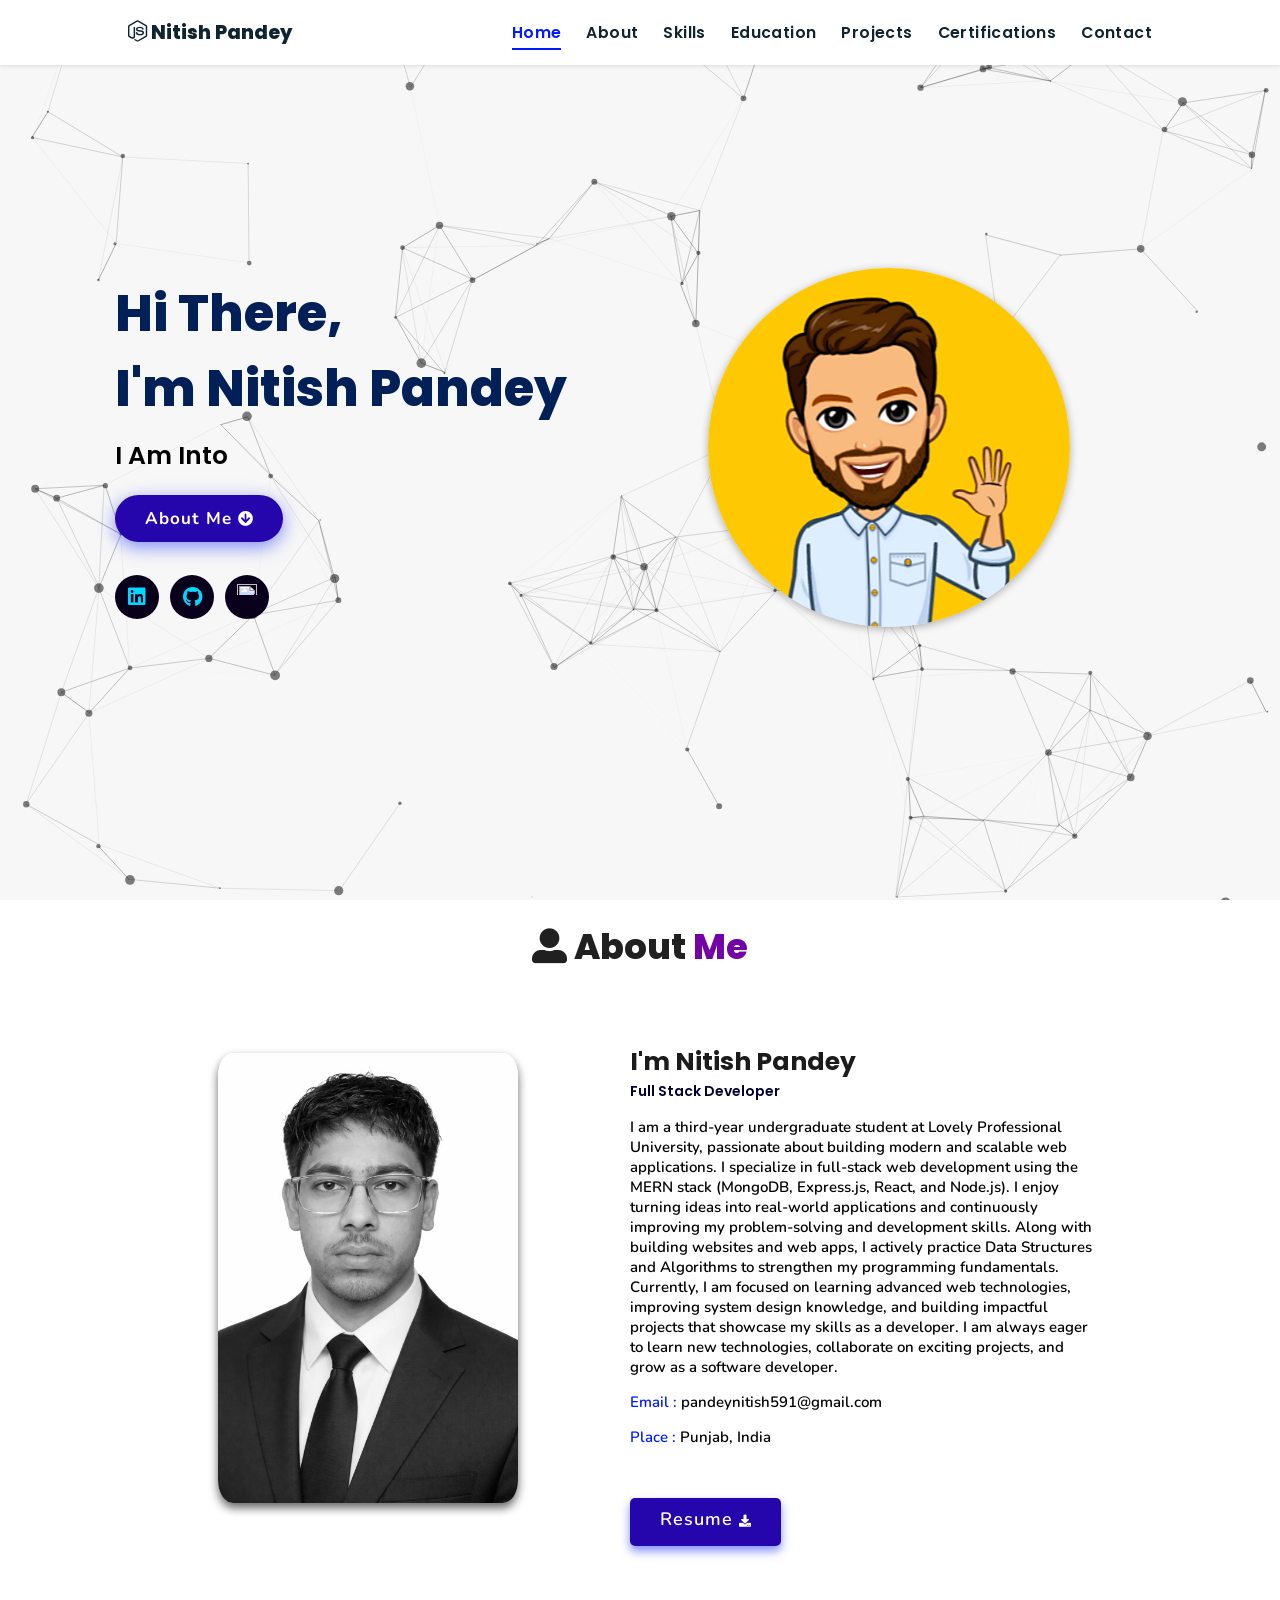
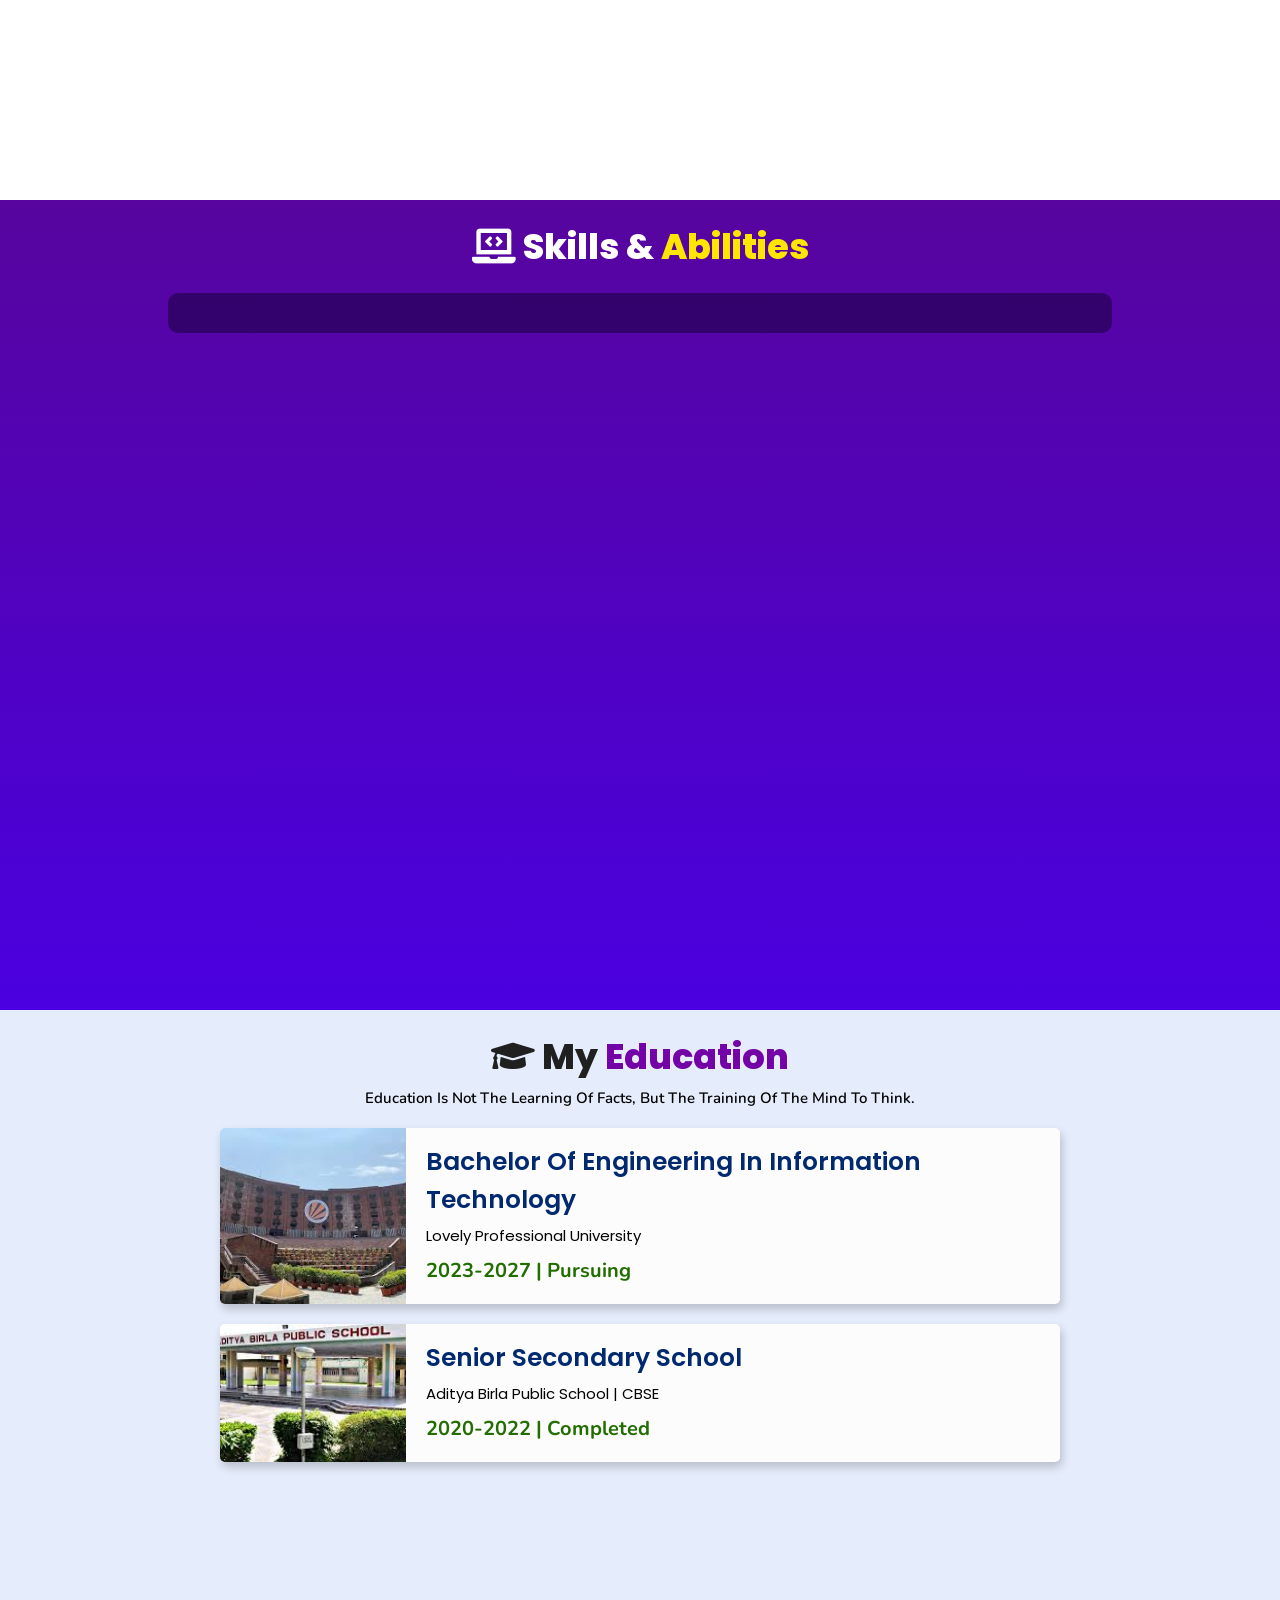
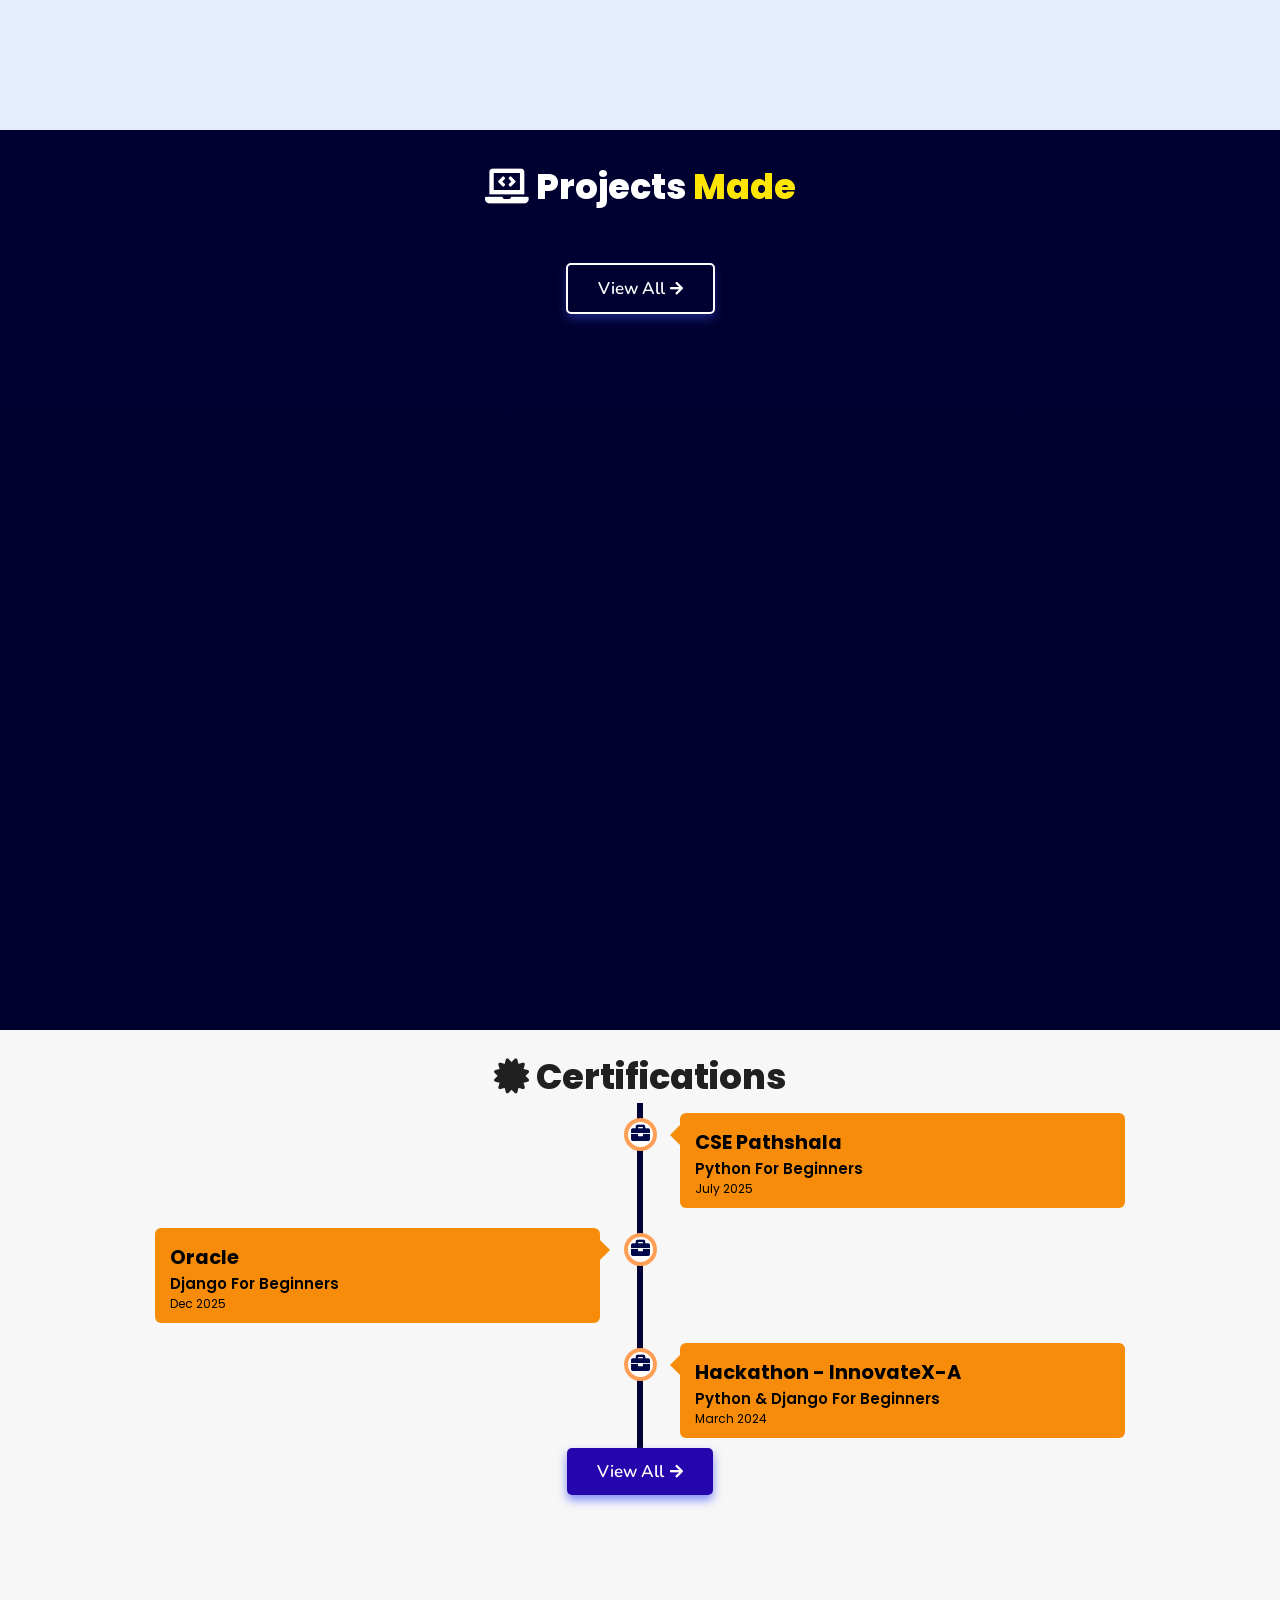
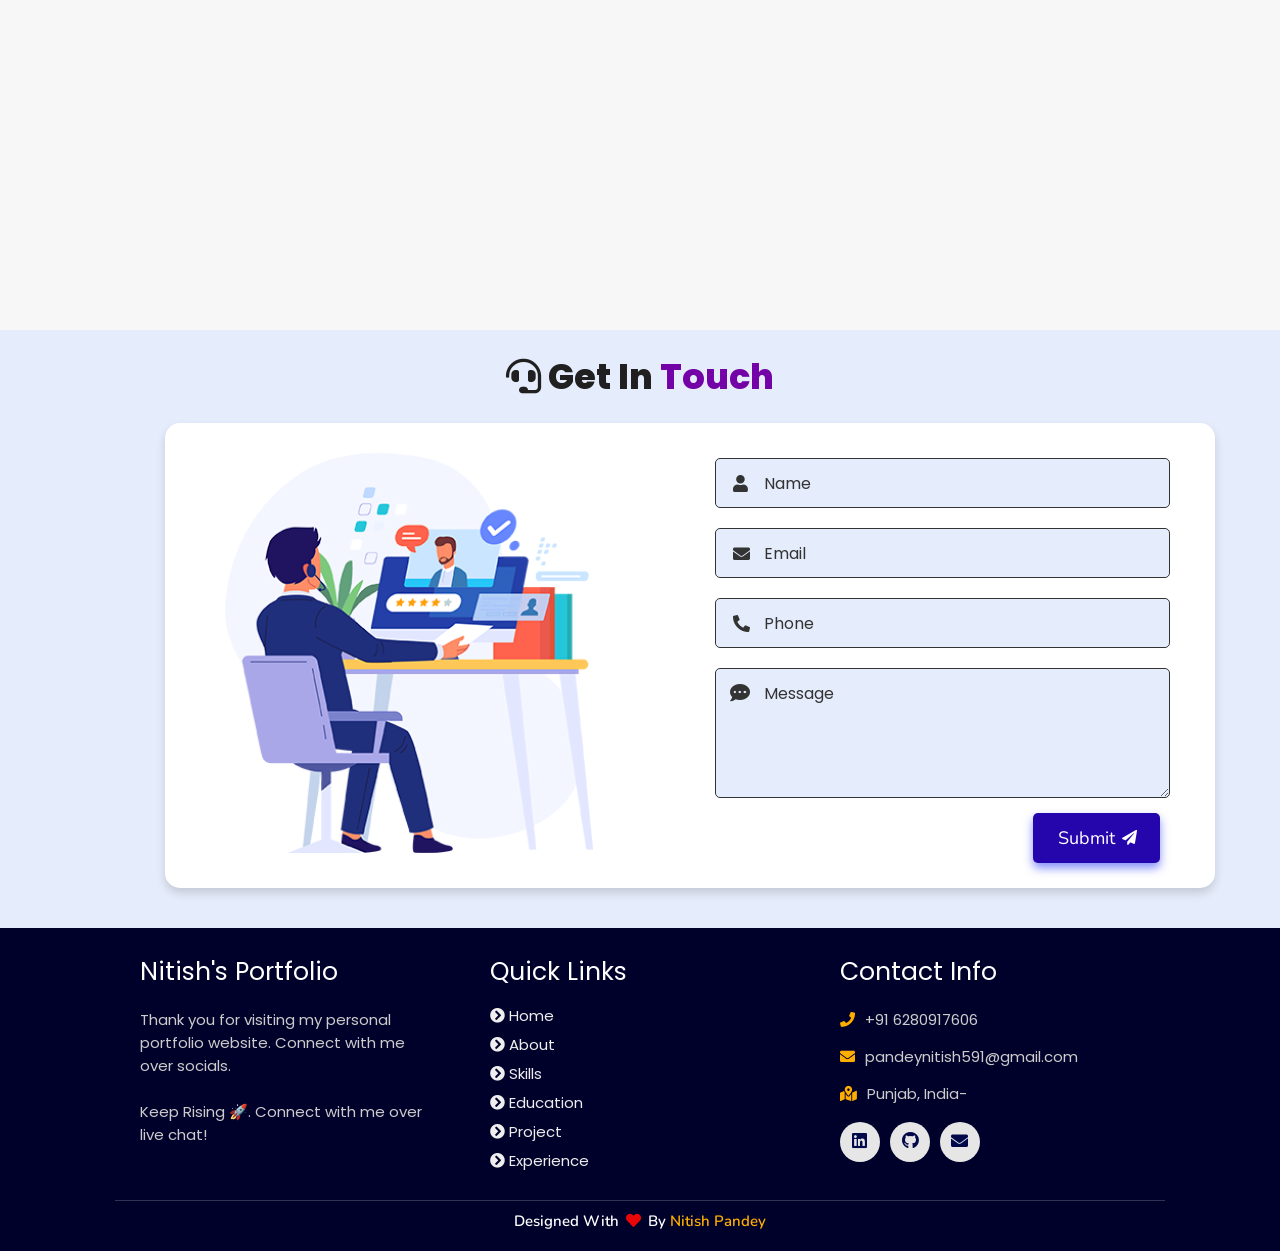
==== index.html @ 4d1cab76 "Initial commit" ====
<!DOCTYPE html>
<html lang="en">
<head>
    <meta charset="UTF-8">
    <meta http-equiv="X-UA-Compatible" content="IE=edge">
    <meta name="viewport" content="width=device-width, initial-scale=1.0">
    <meta name="keywords" content="Nitish Pandey, portfolio, nitish, full stack dev, personal portfolio lifecodes, portfolio design, portfolio website, personal portfolio" />
    <meta name="description" content="Welcome to Nitish's Portfolio. Full-Stack Web Developer " />
    <!-- Custom CSS -->
    <link rel="stylesheet" href="./assets/css/style.css">
    <!-- Font Awesome -->
    <link rel="stylesheet" href="https://cdnjs.cloudflare.com/ajax/libs/font-awesome/5.15.3/css/all.min.css" integrity="sha512-iBBXm8fW90+nuLcSKlbmrPcLa0OT92xO1BIsZ+ywDWZCvqsWgccV3gFoRBv0z+8dLJgyAHIhR35VZc2oM/gI1w==" crossorigin="anonymous" referrerpolicy="no-referrer" />
    <!-- Favicon -->
    <link id='favicon' rel="shortcut icon" href="./assets/images/favicon.png" type="image/x-png">
    <title>Portfolio | Nitish Pandey</title>
</head>
<body oncontextmenu="return false">

<!-- pre loader -->
<!-- <div class="loader-container">
  <img draggable="false" src="./assets/images/preloader.gif" alt="">
</div> -->

<!-- navbar starts -->
<header>
        <a href="/" class="logo"><i class="fab fa-node-js"></i> Nitish Pandey</a>

        <div id="menu" class="fas fa-bars"></div>
        <nav class="navbar">
            <ul>
            <li><a class="active" href="#home">Home</a></li>
            <li><a href="#about">About</a></li>
            <li><a href="#skills">Skills</a></li>
            <li><a href="#education">Education</a></li>
            <li><a href="#project">Projects</a></li>
            <li><a href="#experience">Certifications</a></li>
            <li><a href="#contact">Contact</a></li>
            </ul>
        </nav>
</header>
<!-- navbar ends -->


<!-- hero section starts -->
<section class="home" id="home">
    <div id="particles-js"></div>

    <div class="content">
    <h2>Hi There,<br/> I'm Nitish Pandey <span></span></h2>
    <p>i am into <span class="typing-text"></span></p>
    <a href="#about" class="btn"><span>About Me</span>
      <i class="fas fa-arrow-circle-down"></i>
    </a>
    <div class="socials">
        <ul class="social-icons">
          <li><a class="linkedin" aria-label="LinkedIn" href="www.linkedin.com/in/nitish591" target="_blank"><i class="fab fa-linkedin"></i></a></li> 
          <li><a class="github" aria-label="GitHub" href="https://github.com/008Nitish" target="_blank"><i class="fab fa-github"></i></a></li>
          <li><a class="dev" aria-label="Dev" href="https://leetcode.com/u/Nitish008/" target="_blank"><img src="https://cdn.jsdelivr.net/gh/simple-icons/simple-icons/icons/leetcode.svg" width="20" height="20" /></a></li>
        </ul>
      </div>
    </div>
<div class="image">
    <img draggable="false" class="tilt" src="./assets/images/hero.png" alt="">
</div>
</section>
<!-- hero section ends -->


<!-- about section starts -->
<section class="about" id="about">
    <h2 class="heading"><i class="fas fa-user-alt"></i> About <span>Me</span></h2>
    
    <div class="row">

    <div class="image">
        <img draggable="false" class="tilt" src="./assets/images/nitprofile.jpeg" alt="">
    </div>
    <div class="content">
        <h3>I'm Nitish Pandey</h3>
        <span class="tag">Full Stack Developer</span>
        
        <p>I am a third-year undergraduate student at Lovely Professional University, passionate about building modern and scalable web applications. I specialize in full-stack web development using the MERN stack (MongoDB, Express.js, React, and Node.js).

I enjoy turning ideas into real-world applications and continuously improving my problem-solving and development skills. Along with building websites and web apps, I actively practice Data Structures and Algorithms to strengthen my programming fundamentals.

Currently, I am focused on learning advanced web technologies, improving system design knowledge, and building impactful projects that showcase my skills as a developer.

I am always eager to learn new technologies, collaborate on exciting projects, and grow as a software developer.
           </p>
        
        <div class="box-container">
            <!-- <div class="box">
              <p><span> age: </span> 20</p>
              <p><span> phone : </span> +91 XXX-XXX-XXXX</p>
            </div> -->
            <div class="box">
              <p><span> email : </span> pandeynitish591@gmail.com</p>
              <p><span> place : </span> Punjab, India</p>
            </div>
        </div>
        
        <div class="resumebtn">
  <a href="./assets/images/General_CV_Nitish.pdf" download class="btn">
    <span>Resume</span>
    <i class="fas fa-download"></i>
  </a>
</div>

    </div>
    </div>
</section>
<!-- about section ends -->

<!-- skills section starts -->
<section class="skills" id="skills">

    <h2 class="heading"><i class="fas fa-laptop-code"></i> Skills & <span>Abilities</span></h2>

    <div class="container">
          <div class="row" id="skillsContainer">

            <!-- <div class="bar">
              <div class="info">
                <img src="https://img.icons8.com/color/48/000000/adobe-xd.png"/>
                <span>AdobeXD</span>
              </div>
            </div> -->

      </div>
</div>
</section>
<!-- skills section ends -->


<!-- education section starts -->
<section class="education" id="education">

  <h1 class="heading"><i class="fas fa-graduation-cap"></i> My <span>Education</span></h1>

    <p class="qoute">Education is not the learning of facts, but the training of the mind to think.</p>

    <div class="box-container">

    <div class="box">
        <div class="image">
        <img draggable="false" src="./assets/images/lpu.jpg" alt="">
        </div>
        <div class="content">
        <h3>Bachelor of Engineering in Information Technology</h3>
        <p>Lovely Professional University</p>
        <h4>2023-2027 | Pursuing</h4>
        </div>
    </div>

    <div class="box">
      <div class="image">
      <img draggable="false" src="./assets/images/images.jpg" alt="">
      </div>
      <div class="content">
      <h3>Senior Secondary School</h3>
      <p> Aditya Birla Public School | CBSE</p>
      <h4>2020-2022 | Completed</h4>
      </div>
    </div>

</div>
</section>
<!-- education section ends -->


<!-- project section starts -->
<section class="project" id="project">

  <h2 class="heading"><i class="fas fa-laptop-code"></i> Projects <span>Made</span></h2>

  <div class="box-container">

    <!-- <div class="box tilt">
      <img draggable="false" src="./assets/images/projects/portfolio1.PNG" alt="" />
      <div class="content">
        <div class="tag">
        <h3>Portfolio Website</h3>
        </div>
        <div class="desc">
          <p>Personal portfolio website. Don't need much info about it, just scroll down. You're here only!</p>
          <div class="btns">
            <a href="#" class="btn" target="_blank"><i class="fas fa-eye"></i> View</a>
            <a href="https://github.com/jigar-sable/Portfolio-Website" class="btn" target="_blank">Code <i class="fas fa-code"></i></a>
          </div>
        </div>
      </div>
    </div> -->

</div>

<div class="viewall">
  <a href="/projects" class="btn"><span>View All</span>
    <i class="fas fa-arrow-right"></i>
</a>
</div>

</section>
<!-- project section ends -->

<!-- experience section starts -->
<section class="experience" id="certifications">

  <h2 class="heading"><i class="fas fa-certificate"></i> Certifications </h2>

  <div class="timeline">

   <!-- Certificate 1 -->
<div class="container right">
  <a href="https://drive.google.com/drive/folders/15WNg509KfVMR9h-aJrzQwmUSc_0bhVAs?usp=sharing" target="_blank" class="cert-link">
    <div class="content">
      <div class="tag">
        <h2>CSE Pathshala</h2>
      </div>
      <div class="desc">
        <h3>Python for Beginners</h3>
        <p>July 2025</p>
      </div>
    </div>
  </a>
</div>

<!-- Certificate 2 -->
<div class="container left">
  <a href="https://drive.google.com/drive/folders/1CopxPwczRemNthDKA51B5xEF2c5Rq1BV?usp=sharing" target="_blank" class="cert-link">
    <div class="content">
      <div class="tag">
        <h2>Oracle</h2>
      </div>
      <div class="desc">
        <h3>Django for Beginners</h3>
        <p>Dec 2025</p>
      </div>
    </div>
  </a>
</div>

<!-- Certificate 3 -->
<div class="container right">
  <a href="https://drive.google.com/drive/folders/1hKqjT1PUN9OEwyLk-XYjwtbb_nTJ4FKa?usp=sharing" target="_blank" class="cert-link">
    <div class="content">
      <div class="tag">
        <h2>Hackathon - InnovateX-A</h2>
      </div>
      <div class="desc">
        <h3>Python & Django for Beginners</h3>
        <p>March 2024</p>
      </div>
    </div>
  </a>
</div>

  </div>

  <div class="morebtn">
    <a href="#" class="btn">
      <span>View All</span>
      <i class="fas fa-arrow-right"></i>
    </a>
  </div>

</section>
<!-- experience section ends -->

<!-- contact section starts -->
<section class="contact" id="contact">
  
  <h2 class="heading"><i class="fas fa-headset"></i> Get in <span>Touch</span></h2>

  <div class="container">
    <div class="content">
      <div class="image-box">
        <img draggable="false" src="./assets/images/contact1.png" alt="">
      </div>

      <form id="contact-form">

        <input type="hidden" name="subject" value="New Contact Form Submission">

        <div class="form-group">
          <div class="field">
            <input type="text" name="name" placeholder="Name" required>
            <i class='fas fa-user'></i>
          </div>

          <div class="field">
            <input type="text" name="email" placeholder="Email" required>
            <i class='fas fa-envelope'></i>
          </div>

          <div class="field">
            <input type="text" name="phone" placeholder="Phone">
            <i class='fas fa-phone-alt'></i>
          </div>

          <div class="message">
            <textarea placeholder="Message" name="message" required></textarea>
            <i class="fas fa-comment-dots"></i>
          </div>
        </div>

        <div class="button-area">
          <button type="submit">
            Submit <i class="fa fa-paper-plane"></i>
          </button>
        </div>

        <!-- ✅ Result message -->
        <p id="form-result" style="text-align:center; margin-top:10px;"></p>

      </form>
    </div>
  </div>
</section>
<!-- contact section ends -->


<!-- footer section starts -->
<section class="footer">

  <div class="box-container">

      <div class="box">
          <h3>Nitish's Portfolio</h3>
          <p>Thank you for visiting my personal portfolio website. Connect with me over socials. <br/> <br/> Keep Rising 🚀. Connect with me over live chat!</p>
      </div>

      <div class="box">
          <h3>quick links</h3>
          <a href="#home"><i class="fas fa-chevron-circle-right"></i> home</a>
          <a href="#about"><i class="fas fa-chevron-circle-right"></i> about</a>
          <a href="#skills"><i class="fas fa-chevron-circle-right"></i> skills</a>
          <a href="#education"><i class="fas fa-chevron-circle-right"></i> education</a>
          <a href="#project"><i class="fas fa-chevron-circle-right"></i> project</a>
          <a href="#experience"><i class="fas fa-chevron-circle-right"></i> experience</a>
      </div>

      <div class="box">
          <h3>contact info</h3>
          <p> <i class="fas fa-phone"></i>+91 6280917606</p>
          <p> <i class="fas fa-envelope"></i>pandeynitish591@gmail.com</p>
          <p> <i class="fas fa-map-marked-alt"></i>Punjab, India-</p>
          <div class="share">

              <a href="https://www.linkedin.com/in/nitish591/" class="fab fa-linkedin" aria-label="LinkedIn" target="_blank"></a>
              <a href="https://github.com/008Nitish" class="fab fa-github" aria-label="GitHub" target="_blank"></a>
              <a href="mailto:pandeynitish591@gmail.com" class="fas fa-envelope" aria-label="Mail" target="_blank"></a>
          </div>
      </div>
  </div>

  <h1 class="credit">Designed with <i class="fa fa-heart pulse"></i> by <a href="https://www.linkedin.com/in/nitish-pandey"> nitish pandey</a></h1>

</section>
<!-- footer section ends -->


<!-- scroll top btn -->
<a href="#home" aria-label="ScrollTop" class="fas fa-angle-up" id="scroll-top"></a>
<!-- scroll back to top -->


<!-- ==== ALL MAJOR JAVASCRIPT CDNS STARTS ==== -->
<!-- jquery cdn -->
<script src="https://cdnjs.cloudflare.com/ajax/libs/jquery/3.6.0/jquery.min.js" integrity="sha512-894YE6QWD5I59HgZOGReFYm4dnWc1Qt5NtvYSaNcOP+u1T9qYdvdihz0PPSiiqn/+/3e7Jo4EaG7TubfWGUrMQ==" crossorigin="anonymous" referrerpolicy="no-referrer"></script>

<!-- typed.js cdn -->
<script src="https://cdnjs.cloudflare.com/ajax/libs/typed.js/2.0.5/typed.min.js" integrity="sha512-1KbKusm/hAtkX5FScVR5G36wodIMnVd/aP04af06iyQTkD17szAMGNmxfNH+tEuFp3Og/P5G32L1qEC47CZbUQ==" crossorigin="anonymous" referrerpolicy="no-referrer"></script>

<!-- particle.js links -->
<script src="./assets/js/particles.min.js"></script>
<script src="./assets/js/app.js"></script>

<!-- vanilla tilt.js links -->
<script src="https://cdnjs.cloudflare.com/ajax/libs/vanilla-tilt/1.7.0/vanilla-tilt.min.js" integrity="sha512-SttpKhJqONuBVxbRcuH0wezjuX+BoFoli0yPsnrAADcHsQMW8rkR84ItFHGIkPvhnlRnE2FaifDOUw+EltbuHg==" crossorigin="anonymous" referrerpolicy="no-referrer"></script>

<!-- scroll reveal anim -->
<script src="https://unpkg.com/scrollreveal"></script>

<script
      type="text/javascript"
      src="https://cdn.jsdelivr.net/npm/emailjs-com@3/dist/email.min.js"
    ></script>

<!-- ==== ALL MAJOR JAVASCRIPT CDNS ENDS ==== -->

<script src="./assets/js/script.js"></script>

<script>
const form = document.getElementById("contact-form");
const result = document.getElementById("form-result");

form.addEventListener("submit", async function (e) {
  e.preventDefault();

  result.innerText = "Sending...";

  const formData = new FormData(form);

  // ✅ IMPORTANT: Your API key
  formData.append("access_key", "2fb7f126-7e1b-4a65-95b3-6caa0e9dbce9");

  try {
    const response = await fetch("https://api.web3forms.com/submit", {
      method: "POST",
      body: formData
    });

    const data = await response.json();

    if (data.success) {
      result.innerText = "Message Sent Successfully ✅";
      form.reset();
    } else {
      result.innerText = data.message || "Failed ❌";
    }
  } catch (error) {
    result.innerText = "Network error ❌";
  }
});
</script>

</body>
</html>
---- assets/css/style.css ----
@import url("https://fonts.googleapis.com/css2?family=Poppins:wght@400;600;700&display=swap");
@import url("https://fonts.googleapis.com/css2?family=Nunito:ital,wght@0,300;0,400;0,600;0,700;1,300;1,400&display=swap");

* {
  margin: 0;
  padding: 0;
  box-sizing: border-box;
  text-decoration: none;
  outline: none;
  border: none;
  text-transform: capitalize;
  transition: all 0.2s linear;
}
html {
  font-size: 62.5%;
  overflow-x: hidden;
  scroll-behavior: smooth;
}
body {
  background: #f7f7f7;
  font-family: "Poppins", sans-serif;
}

*::selection {
  background: #2b3dda;
  color: #fff;
}

html {
  font-size: 62.5%;
  overflow-x: hidden;
}
html::-webkit-scrollbar {
  width: 0.8rem;
}
html::-webkit-scrollbar-track {
  background: rgb(235, 202, 245);
}
html::-webkit-scrollbar-thumb {
  background: #420177;
}

/* pre loader start */
.loader-container {
  position: fixed;
  top: 0;
  left: 0;
  z-index: 10000;
  background: #e6eff1;
  display: flex;
  align-items: center;
  justify-content: center;
  height: 100%;
  width: 100%;
}
.loader-container.fade-out {
  top: -120%;
}
/* pre loader end */

/* navbar starts */
header {
  position: fixed;
  top: 0;
  left: 0;
  right: 0;
  z-index: 1000;
  display: flex;
  align-items: center;
  justify-content: space-between;
  padding: 1.7rem 10%;
  height: 6.5rem;
  background-color: #fff;
  box-shadow: 0 1px 4px rgba(146, 161, 176, 0.3);
}
section {
  min-height: 100vh;
  padding: 2rem 9%;
}
.heading {
  font-size: 3.5rem;
  color: rgb(32, 32, 32);
  font-weight: 800;
  text-align: center;
}
.heading span {
  color: rgb(115, 3, 167);
}
header .logo {
  font-size: 1.9rem;
  font-weight: 800;
  text-decoration: none;
  color: #0e2431;
}
header .logo i {
  font-size: 2.2rem;
}
header .logo:hover {
  color: #fc8c05;
}
header .navbar ul {
  list-style: none;
  display: flex;
  justify-content: center;
  align-items: center;
}
header .navbar li {
  margin-left: 2.5rem;
}
header .navbar ul li a {
  font-size: 1.57rem;
  color: #0e2431;
  font-weight: 600;
  text-decoration: none;
  letter-spacing: 0.04rem;
  transition: 0.2s;
}
header .navbar ul li a.active,
header .navbar ul li a:hover {
  color: #011aff;
  border-bottom: 0.2rem solid #011aff;
  padding: 0.5rem 0;
}
/* navbar ends */

/* hamburger icon starts*/
#menu {
  font-size: 3rem;
  cursor: pointer;
  color: rgb(24, 2, 63);
  display: none;
}
@media (max-width: 768px) {
  #menu {
    display: block;
  }
  header .navbar {
    position: fixed;
    top: 6.5rem;
    right: -120%;
    width: 75%;
    height: 100%;
    text-align: left;
    align-items: flex-start;
    background-color: #0e0f31;
  }
  header .navbar ul {
    flex-flow: column;
    padding: 1rem;
  }
  header .navbar ul li {
    text-align: center;
    width: 100%;
    margin: 1rem 0;
    border-radius: 0.5rem;
    width: 26rem;
  }
  header .navbar ul li a {
    display: block;
    padding: 1rem;
    text-align: left;
    color: #fff;
    font-size: 2rem;
  }
  header .navbar ul li a.active,
  header .navbar ul li a:hover {
    padding: 1rem;
    color: #fff;
    border-radius: 0.5rem;
    border-bottom: 0.5rem solid #011aff;
  }
  .fa-times {
    transform: rotate(180deg);
  }
  header .navbar.nav-toggle {
    right: 0;
  }
}
/* hamburger icon ends */

/* hero section starts*/
.home {
  position: relative;
  display: flex;
  flex-wrap: wrap;
  gap: 1.5rem;
  min-height: 100vh;
  align-items: center;
}
.home #particles-js {
  position: absolute;
  top: 0;
  left: 0;
  height: 100%;
  width: 100%;
}
.home::before {
  content: "";
  position: absolute;
  top: 0;
  left: 0;
  height: 100%;
  width: 100%;
}
.home .content {
  flex: 1 1 40rem;
  padding-top: 1rem;
  z-index: 1;
}
.home .image {
  flex: 1 1 40rem;
  z-index: 1;
}
.home .image img {
  width: 70%;
  margin-left: 6rem;
  border-radius: 50%;
  box-shadow: 0 2px 8px rgba(0, 0, 0, 0.3);
  cursor: pointer;
}
.home .image img:hover {
  box-shadow: 0 5px 15px rgba(0, 0, 0, 0.5);
}
.home .content h2 {
  font-size: 5rem;
  font-weight: 800;
  color: #002057;
}
.home .content h2 span {
  font-size: 5rem;
  font-weight: 800;
  color: #ff7b00;
}
.home .content p {
  font-size: 2.5rem;
  color: #000;
  font-weight: 600;
  padding: 1rem 0;
}
.home .content p span {
  font-size: 2.5rem;
  color: rgb(148, 8, 8);
  font-weight: 600;
  padding: 1rem 0;
}
.home .btn {
  margin-top: 1rem;
  position: absolute;
  line-height: 0;
  padding: 1.6rem 3rem;
  border-radius: 4em;
  transition: 0.5s;
  color: #fff;
  background: #2506ad;
  box-shadow: 0px 5px 18px rgba(48, 68, 247, 0.6);
  font-family: "Nunito", sans-serif;
}
.home .btn span {
  font-weight: 700;
  font-size: 1.7rem;
  letter-spacing: 0.1rem;
}
.home .btn i {
  margin-left: 0.3rem;
  font-size: 1.5rem;
  transition: 0.3s;
}
.home .btn:hover {
  background: #1a047e;
}
.home .btn:hover i {
  transform: translateX(5px);
}
/* social icons start */
.socials {
  position: relative;
  margin-top: 9rem;
}
.socials .social-icons {
  padding-left: 0;
  margin-bottom: 0;
  list-style: none;
}
.socials .social-icons li {
  display: inline-block;
  margin-bottom: 14px;
}
.social-icons a {
  font-size: 2rem;
  display: inline-block;
  line-height: 44px;
  color: #00d9ff;
  background-color: #09011b;
  width: 44px;
  height: 44px;
  text-align: center;
  margin-right: 8px;
  border-radius: 100%;
  -webkit-transition: all 0.2s linear;
  -o-transition: all 0.2s linear;
  transition: all 0.2s linear;
}
.social-icons a:active,
.social-icons a:focus,
.social-icons a:hover {
  color: #fff;
  background-color: #0685da;
}
.social-icons a.github:hover {
  background-color: #0e0e0e;
}
.social-icons a.twitter:hover {
  background-color: #00aced;
}
.social-icons a.linkedin:hover {
  background-color: #007bb6;
}
.social-icons a.dev:hover {
  background-color: #070707;
}
.social-icons a.instagram:hover {
  background-color: #ee00da;
}
/* social icons end */

/* hero media queries starts*/
@media (max-width: 450px) {
  .home .btn {
    margin: 4rem 0;
  }
  .socials {
    margin-top: 12rem;
  }
  .home .image img {
    margin-top: -12rem;
  }
  .home .content p {
    font-size: 2.2rem;
  }
  .home .content p span {
    font-size: 2.2rem;
  }
}
/* hero media queries ends*/
/* hero section end */

/* about section starts */
.about {
  background: rgb(255, 255, 255);
}
.about .row {
  display: flex;
  flex-direction: row;
  gap: 2rem;
  flex-wrap: wrap;
  padding: 4rem;
}
.about .row .image {
  text-align: center;
  flex: 1 1 35rem;
}
.about .row .image img {
  margin: 4rem;
  width: 30rem;
  height: auto;
  border-radius: 5%;
  box-shadow: 0 5px 10px rgba(0, 0, 0, 0.6);
  mix-blend-mode: luminosity;
  transition: 0.3s;
  cursor: pointer;
}
.about .row .image img:hover {
  mix-blend-mode: normal;
}
.about .row .content {
  flex: 1 1 45rem;
  padding: 3rem;
}
.about .row .content h3 {
  color: rgb(27, 27, 27);
  font-size: 2.5rem;
}
.about .row .content .tag {
  font-size: 1.4rem;
  color: #020133;
  font-weight: 600;
  margin-top: 1rem;
}
.about .row .content p {
  font-size: 1.5rem;
  margin-top: 1.5rem;
  font-family: "Nunito";
  font-weight: 600;
  text-transform: none;
}
.about .row .content .box-container {
  display: flex;
  flex-wrap: wrap;
  gap: 1.5rem;
  font-family: "Nunito";
  font-weight: 600;
}
.about .row .content .box-container .box p {
  text-transform: none;
}
.about .row .content .box-container .box p span {
  color: #011aff;
}
.resumebtn {
  margin-top: 6rem;
}
.resumebtn .btn {
  padding: 1.7rem 3rem;
  border-radius: 0.5em;
  transition: 0.3s;
  color: #fff;
  background: #2506ad;
  box-shadow: 0px 5px 10px rgba(48, 68, 247, 0.6);
  font-family: "Nunito", sans-serif;
}
.resumebtn .btn span {
  font-weight: 600;
  font-size: 1.8rem;
  letter-spacing: 0.1rem;
}
.resumebtn .btn i {
  margin-left: 0.3rem;
  font-size: 1.2rem;
  transition: 0.3s;
}
.resumebtn .btn:hover {
  background: #1a047e;
}
.resumebtn .btn:hover i {
  transform: translateX(5px);
}
/* about media queries starts*/
@media screen and (max-width: 600px) {
  .about .row .image {
    margin-top: 2rem;
  }
  .about .row .image img {
    margin: 0 auto;
    width: 80%;
    mix-blend-mode: normal;
  }
  .about .row {
    padding: 0.5rem;
    margin-bottom: 7rem;
  }
  .about .row .content {
    padding: 1rem;
  }
  .about .row .content .box-container {
    gap: 0;
  }
}
/* about media queries ends*/
/* about section ends */

/* skills section starts */
.skills {
  min-height: 90vh;
  background: linear-gradient(to bottom, #57059e, #4a00e0);
}
.skills h2 {
  color: #fff;
}
.skills .heading span {
  color: rgb(255, 230, 0);
}
.skills .container {
  background: rgba(0, 0, 22, 0.4);
  color: #fff;
  border-radius: 1rem;
  padding: 2rem;
  width: 90%;
  margin: auto;
  margin-top: 2rem;
}
.skills .container .row {
  display: grid;
  grid-template-columns: repeat(6, 1fr);
  flex-wrap: wrap;
  gap: 1.8rem;
}
.skills .container .bar {
  margin-bottom: 15px;
  padding: 10px;
  border-radius: 1rem;
  box-shadow: 0 4px 10px rgba(0, 0, 0, 0.2);
  background: rgba(0, 0, 22, 0.9);
  transition: 0.2s;
}
.skills .container .bar:hover {
  box-shadow: 0 8px 10px rgba(0, 2, 68, 0.8) !important;
  background-color: rgba(0, 0, 0, 0.9) !important;
}
.skills .container .bar .info {
  display: flex;
  flex-direction: column;
  align-items: center;
  gap: 1rem;
  margin-top: 1rem;
}
.skills .container .bar .info i {
  font-size: 4rem;
}
.skills .container .bar .info span {
  font-size: 2rem;
  font-weight: 500;
  font-family: "Poppins";
  margin-left: 0.5rem;
}
/* skills media queries starts*/
@media screen and (max-width: 600px) {
  .skills .container {
    padding: 0;
    margin: 0;
  }
  .skills .container .row {
    grid-template-columns: repeat(2, 1fr);
    margin: 1rem;
    padding: 2rem 0.2rem 2rem 0.2rem;
    gap: 1rem;
  }
  .skills .container {
    margin-top: 5px;
    width: 100%;
  }
}
/* skills media queries ends*/
/* skills section ends */

/* education section starts */
.education {
  background: #e5ecfb;
  min-height: 80vh;
}
.education .qoute {
  font-size: 1.5rem;
  text-align: center;
  font-family: "Nunito", sans-serif;
  font-weight: 600;
  margin-top: 0.5rem;
}
.education .box-container {
  display: flex;
  flex-wrap: wrap;
  justify-content: center;
  align-items: center;
  flex-direction: column;
}
.education .box-container .box {
  display: flex;
  flex-direction: row;
  width: 80%;
  border-radius: 0.5rem;
  box-shadow: 0.2rem 0.5rem 1rem rgba(0, 0, 0, 0.2);
  text-align: center;
  position: relative;
  margin-top: 2rem;
  overflow: hidden;
  transition: 0.3s;
  background: rgb(252, 252, 252);
}
.education .box-container .box:hover {
  transform: scale(1.03);
  box-shadow: 1rem 0.5rem 1.2rem rgba(0, 0, 0, 0.3);
}
.education .box-container .box .image {
  flex: 1 1 20rem;
  width: 100%;
}
.education .box-container .box img {
  object-fit: cover;
  position: relative;
  width: 100%;
  height: 100%;
}
.education .box-container .box .content {
  position: relative;
  display: flex;
  flex-direction: column;
  padding: 1rem;
  flex-wrap: wrap;
  flex: 1 1 70rem;
}
.education .box-container .box .content h3 {
  font-size: 2.5rem;
  color: #012970;
  padding: 0.5rem 0;
  font-weight: 600;
  text-align: left;
  margin-left: 1rem;
}
.education .box-container .box .content p {
  font-size: 1.5rem;
  margin-left: 1rem;
  text-align: left;
}
.education h4 {
  font-size: 2rem;
  color: rgb(34, 109, 0);
  text-align: left;
  margin: 1rem;
  font-family: "Nunito", sans-serif;
  font-weight: 700;
}

/* education media queries starts*/
@media screen and (max-width: 600px) {
  .education .box-container .box {
    flex-direction: column;
    width: 100%;
  }
  .education .box-container .box .image {
    width: 100%;
    height: 25rem;
  }
  .education .box-container .box img {
    width: 100%;
  }
  .education .box-container .box .content {
    position: relative;
    display: flex;
    flex-direction: column;
    padding: 1rem;
    flex-wrap: wrap;
    flex: 0;
  }
  .education .btns {
    margin-top: 2rem;
    margin-left: 1rem;
    margin-right: 1rem;
    flex-wrap: wrap;
  }
}
/* education media queries ends*/
/* education section ends */

/* project section starts */
.project {
  /* background: #010124; */
  background: linear-gradient(to bottom, #000031, #00002c);
}
.project h2 {
  color: #fff;
  padding: 1rem;
}

.cert-link {
  text-decoration: none;
  color: inherit;
  display: block;
}

.project .heading span {
  color: rgb(255, 230, 0);
}
.project .box-container {
  display: flex;
  flex-wrap: wrap;
  gap: 1.5rem;
  margin: 2rem;
}
.project .box-container .box {
  flex: 1 1 30rem;
  border-radius: 0.5rem;
  box-shadow: 0 0.5rem 1rem rgba(0, 0, 0, 0.1);
  position: relative;
  overflow: hidden;
  height: 30rem;
}
.project .box-container .box img {
  height: 100%;
  width: 100%;
  object-fit: cover;
}
.project .box-container .box .content {
  height: 100%;
  width: 100%;
  position: absolute;
  top: 85%;
  left: 0;
  background: rgba(255, 255, 255, 0.9);
  display: flex;
  flex-direction: column;
}
.project .box-container .box .content .tag {
  display: flex;
  flex-direction: row;
  justify-content: space-between;
  align-items: center;
  height: 4.5rem;
  width: 100%;
  padding-left: 1rem;
  background: #ffd900;
}
.project .box-container .box .content .tag h3 {
  font-size: 2rem;
}
.project .box-container .box:hover .content {
  top: 25%;
}
.project .desc {
  margin: 2rem;
  display: flex;
  flex-direction: column;
  justify-content: center;
}
.project .desc p {
  font-size: 1.5rem;
}
.project .desc .btns {
  display: flex;
  justify-content: space-between;
  width: 100%;
  margin-top: 2rem;
}
.project .desc .btns .btn {
  line-height: 0;
  display: inline;
  padding: 1.5rem 2.5rem;
  border-radius: 0.5rem;
  font-size: 1.5rem;
  color: #fff;
  background: rgb(12, 12, 12);
  margin-right: 2rem;
}
.project .desc .btns .btn:hover {
  background: #310ae0f5;
}
.project .viewall {
  display: flex;
  justify-content: center;
}
.project .viewall .btn {
  position: relative;
  line-height: 0;
  padding: 1.6rem 3rem;
  border-radius: 0.5em;
  transition: 0.5s;
  color: rgb(255, 255, 255);
  font-weight: 700;
  border: 2px solid #fff;
  box-shadow: 0px 5px 10px rgba(65, 84, 241, 0.4);
  text-align: center;
}
.project .viewall .btn span {
  font-weight: 600;
  font-size: 1.7rem;
  font-family: "Nunito", sans-serif;
}
.project .viewall .btn i {
  margin-left: 0.3rem;
  font-size: 1.5rem;
  transition: 0.3s;
}
.project .viewall .btn:hover {
  background: #fff;
  color: #000;
}
.project .viewall .btn:hover i {
  transform: translateX(5px);
}
/* project section ends */

/* experience section starts */
.experience .timeline {
  position: relative;
  max-width: 1200px;
  margin: 0 auto;
}
.experience .timeline::after {
  content: "";
  position: absolute;
  width: 6px;
  background: #020133;
  top: 0;
  bottom: 0;
  left: 50%;
  margin-left: -3px;
  z-index: -2;
}
.experience .container {
  padding: 10px 40px;
  position: relative;
  background-color: inherit;
  width: 50%;
}
/*circles on timeline*/
.experience .container::after {
  content: "\f0b1";
  position: absolute;
  width: 25px;
  height: 25px;
  right: -17px;
  background-color: rgb(255, 255, 255);
  border: 4px solid #ff9f55;
  top: 15px;
  border-radius: 50%;
  z-index: 100;
  font-size: 1.89rem;
  text-align: center;
  font-weight: 600;
  color: #02094b;
  font-family: "Font Awesome\ 5 Free";
}
.experience .left {
  left: 0;
}
.experience .right {
  left: 50%;
}
/* arrows pointing right */
.experience .left::before {
  content: " ";
  height: 0;
  position: absolute;
  top: 22px;
  width: 0;
  z-index: 1;
  right: 30px;
  border: medium solid #f68c09;
  border-width: 10px 0 10px 10px;
  border-color: transparent transparent transparent #f68c09;
}
/* arrows pointing left  */
.experience .right::before {
  content: " ";
  height: 0;
  position: absolute;
  top: 22px;
  width: 0;
  z-index: 1;
  left: 30px;
  border: medium solid #f68c09;
  border-width: 10px 10px 10px 0;
  border-color: transparent #f68c09 transparent transparent;
}
.experience .right::after {
  left: -16px;
}
.experience .content {
  background-color: #f68c09;
  position: relative;
  border-radius: 6px;
}
.experience .content .tag {
  font-size: 1.3rem;
  padding-top: 1.5rem;
  padding-left: 1.5rem;
}
.experience .content .desc {
  margin-left: 1.5rem;
  padding-bottom: 1rem;
}
.experience .content .desc h3 {
  font-size: 1.5rem;
  font-weight: 600;
}
.experience .content .desc p {
  font-size: 1.2rem;
}
/* view all button */
.morebtn {
  display: flex;
  justify-content: center;
}
.morebtn .btn {
  position: relative;
  line-height: 0;
  padding: 1.6rem 3rem;
  border-radius: 0.5em;
  transition: 0.5s;
  color: #fff;
  background: #2506ad;
  box-shadow: 0px 5px 10px rgba(48, 68, 247, 0.6);
  text-align: center;
}
.morebtn .btn span {
  font-weight: 600;
  font-size: 1.7rem;
  font-family: "Nunito", sans-serif;
}
.morebtn .btn i {
  margin-left: 0.3rem;
  font-size: 1.5rem;
  transition: 0.3s;
}
.morebtn .btn:hover {
  background: #1a047e;
}
.morebtn .btn:hover i {
  transform: translateX(5px);
}

/* Media queries - Responsive timeline on screens less than 600px wide */
@media screen and (max-width: 600px) {
  .experience {
    min-height: 80vh;
  }
  .experience .timeline {
    margin-top: 2rem;
  }
  .experience .timeline::after {
    left: 31px;
  }
  .experience .container {
    width: 100%;
    padding-left: 8rem;
    padding-right: 2rem;
  }
  .experience .container::after {
    font-size: 2.2rem;
  }
  .experience .container::before {
    left: 61px;
    border: medium solid #f68c09;
    border-width: 10px 10px 10px 0;
    border-color: transparent #f68c09 transparent transparent;
  }
  .experience .left::after {
    left: 15px;
  }
  .experience .right::after {
    left: 15px;
  }
  .experience .right {
    left: 0%;
  }
  .morebtn {
    margin-top: 3rem;
  }
}
/* experience media queries ends */
/* experience section ends */

/* contact section starts */
.contact {
  background: #e5ecfb;
  min-height: 60vh;
}
.contact .container {
  max-width: 1050px;
  width: 100%;
  background: #fff;
  border-radius: 1.5rem;
  margin: 2rem 5rem;
  box-shadow: 0 5px 10px rgba(0, 0, 0, 0.15);
}
.contact .container .content {
  display: flex;
  align-items: center;
  justify-content: space-between;
  padding: 2.5rem 2rem;
}
.contact .content .image-box {
  max-width: 60%;
  margin-left: 4rem;
}
.contact .content .image-box img {
  width: 100%;
  height: 40rem;
  position: relative;
}
.contact .content form {
  width: 45%;
  margin-right: 3.5rem;
}
form .form-group {
  display: flex;
  flex-direction: column;
  justify-content: center;
}
.form-group .field {
  height: 50px;
  display: flex;
  position: relative;
  margin: 1rem;
  width: 100%;
}
form i {
  position: absolute;
  top: 50%;
  left: 18px;
  color: rgb(51, 51, 51);
  font-size: 17px;
  pointer-events: none;
  transform: translateY(-50%);
}
form .field input,
form .message textarea {
  width: 100%;
  height: 100%;
  outline: none;
  padding: 0 16px 0 48px;
  font-size: 16px;
  font-family: "Poppins", sans-serif;
  border-radius: 5px;
  border: 1px solid rgb(51, 51, 51);
  background: #e5ecfb;
}
.field input::placeholder,
.message textarea::placeholder {
  color: rgb(51, 51, 51);
}
.field input:focus,
.message textarea:focus {
  padding-left: 47px;
  border: 2px solid rgb(115, 3, 167);
}
.field input:focus ~ i,
.message textarea:focus ~ i {
  color: rgb(115, 3, 167);
}
form .message {
  position: relative;
  margin: 1rem;
  width: 100%;
}
form .message i {
  top: 25px;
  font-size: 20px;
  left: 15px;
}
form .message textarea {
  min-height: 130px;
  max-height: 230px;
  max-width: 100%;
  min-width: 100%;
  padding: 12px 20px 0 48px;
}
form .message textarea::-webkit-scrollbar {
  width: 0px;
}
form .button-area {
  display: flex;
  float: right;
  flex-direction: row-reverse;
}
.button-area button {
  color: #fff;
  border: none;
  outline: none;
  font-size: 1.8rem;
  cursor: pointer;
  border-radius: 5px;
  padding: 13px 25px;
  background: #2506ad;
  box-shadow: 0px 5px 10px rgba(48, 68, 247, 0.6);
  transition: 0.3s ease;
  font-family: "Nunito", sans-serif;
}
.button-area button:hover {
  background: #421cecf5;
}
.button-area span {
  font-size: 17px;
  padding: 1rem;
  display: none;
}
.button-area button i {
  position: relative;
  top: 6px;
  left: 2px;
  font-size: 1.5rem;
  transition: 0.3s;
  color: #fff;
}
.button-area button:hover i {
  left: 8px;
}
/* contact section media queries starts */
@media (max-width: 900px) {
  .contact {
    min-height: 70vh;
  }
  .contact .container {
    margin: 3rem 0 2rem 0;
  }
  .contact .container .content {
    padding: 18px 12px;
  }
  .contact .content .image-box {
    display: none;
  }
  .contact .content form {
    width: 100%;
    margin-right: 2rem;
  }
}
/* contact section media queries ends */
/* contact section ends */

/* footer section starts */
.footer {
  min-height: auto;
  padding-top: 0;
  background: rgb(0, 1, 43);
}
.footer .box-container {
  display: flex;
  justify-content: center;
  flex-wrap: wrap;
}
.footer .box-container .box {
  flex: 1 1 25rem;
  margin: 2.5rem;
}
.footer .box-container .box h3 {
  font-size: 2.5rem;
  color: #fff;
  padding-bottom: 1rem;
  font-weight: normal;
}
.footer .box-container .box p {
  font-size: 1.5rem;
  color: #ccc;
  padding: 0.7rem 0;
  text-transform: none;
}
.footer .box-container .box p i {
  padding-right: 1rem;
  color: #ffae00;
}
.footer .box-container .box a {
  font-size: 1.5rem;
  color: rgb(238, 238, 238);
  padding: 0.3rem 0;
  display: block;
}
.footer .box-container .box a:hover {
  color: #ffae00;
}
.footer .box-container .box .share {
  display: flex;
  flex-wrap: wrap;
  padding: 1rem 0;
}
.footer .box-container .box .share a {
  height: 4rem;
  width: 4rem;
  padding: 1rem;
  text-align: center;
  border-radius: 5rem;
  font-size: 1.7rem;
  margin-right: 1rem;
  transition: 0.2s;
  background: rgb(230, 230, 230);
  color: #02094b;
  border: none;
}
.footer .box-container .box .share a:hover {
  background: transparent;
  transform: scale(0.98);
  border: 0.1rem solid rgb(180, 178, 178);
  color: #ffae00;
}
.footer .credit {
  padding: 1rem 0 0 0;
  text-align: center;
  font-size: 1.5rem;
  font-family: "Nunito", sans-serif;
  font-weight: 600;
  color: #fff;
  border-top: 0.1rem solid #fff3;
}
.footer .credit a {
  color: #ffae00;
}
.footer .fa {
  color: #e90606;
  margin: 0 0.3rem;
  font-size: 1.5rem;
  animation: pound 0.35s infinite alternate;
}
@-webkit-keyframes pound {
  to {
    transform: scale(1.1);
  }
}
@keyframes pound {
  to {
    transform: scale(1.1);
  }
}
@media (max-width: 450px) {
  .footer .box-container .box {
    margin: 1.5rem;
  }
  .footer .box-container .box p {
    padding: 0.7rem;
  }
  .footer .box-container .box .share a {
    padding: 1.2rem;
  }
}
/* footer section ends */

/* common media queries starts*/
@media (max-width: 450px) {
  html {
    font-size: 55%;
  }
  body {
    padding-right: 0;
  }
  section {
    padding: 2rem;
  }
}
/* common media queries ends*/

/* scroll top starts */
#scroll-top {
  position: fixed;
  top: -140%;
  right: 2rem;
  padding: 1rem 1.5rem;
  font-size: 2rem;
  background: #ffae00;
  color: rgb(13, 0, 44);
  border-radius: 50%;
  transition: 1s linear;
  z-index: 1000;
}
#scroll-top.active {
  top: calc(100% - 12rem);
}
/* scroll top ends */
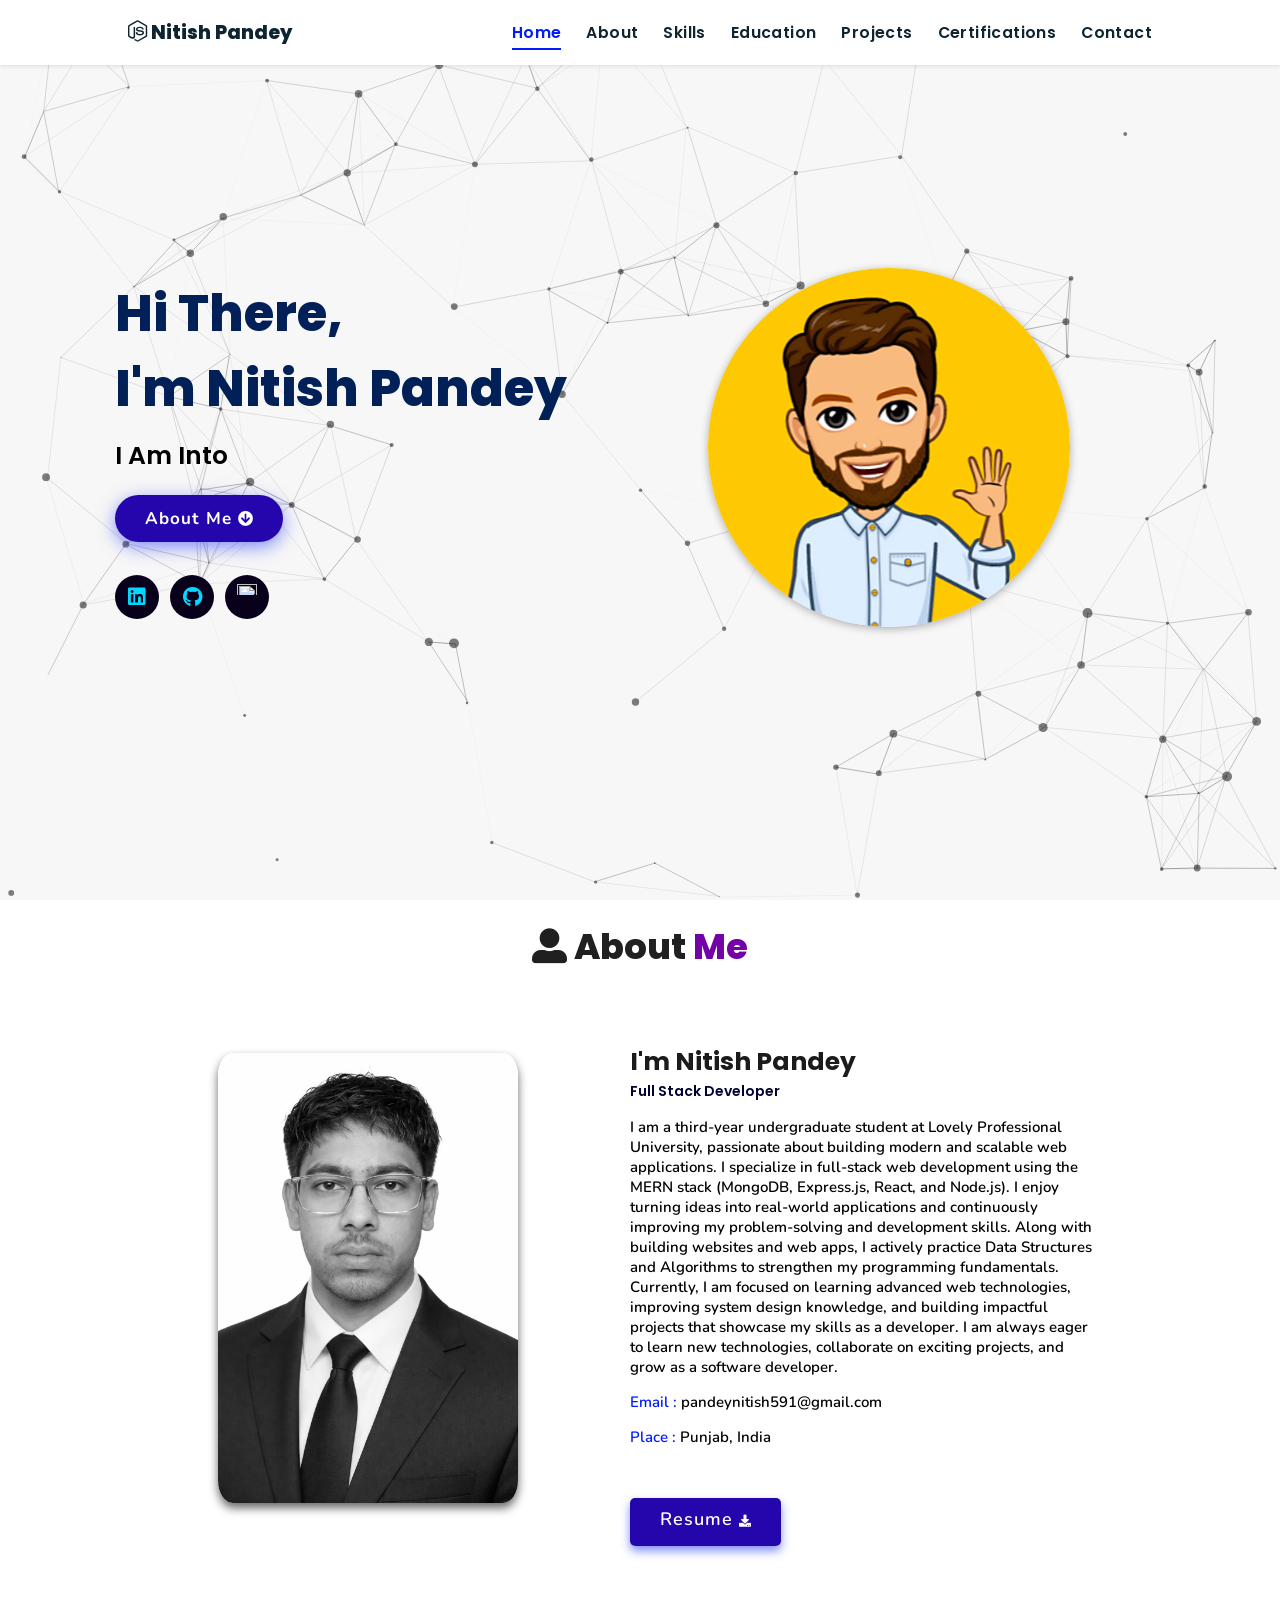
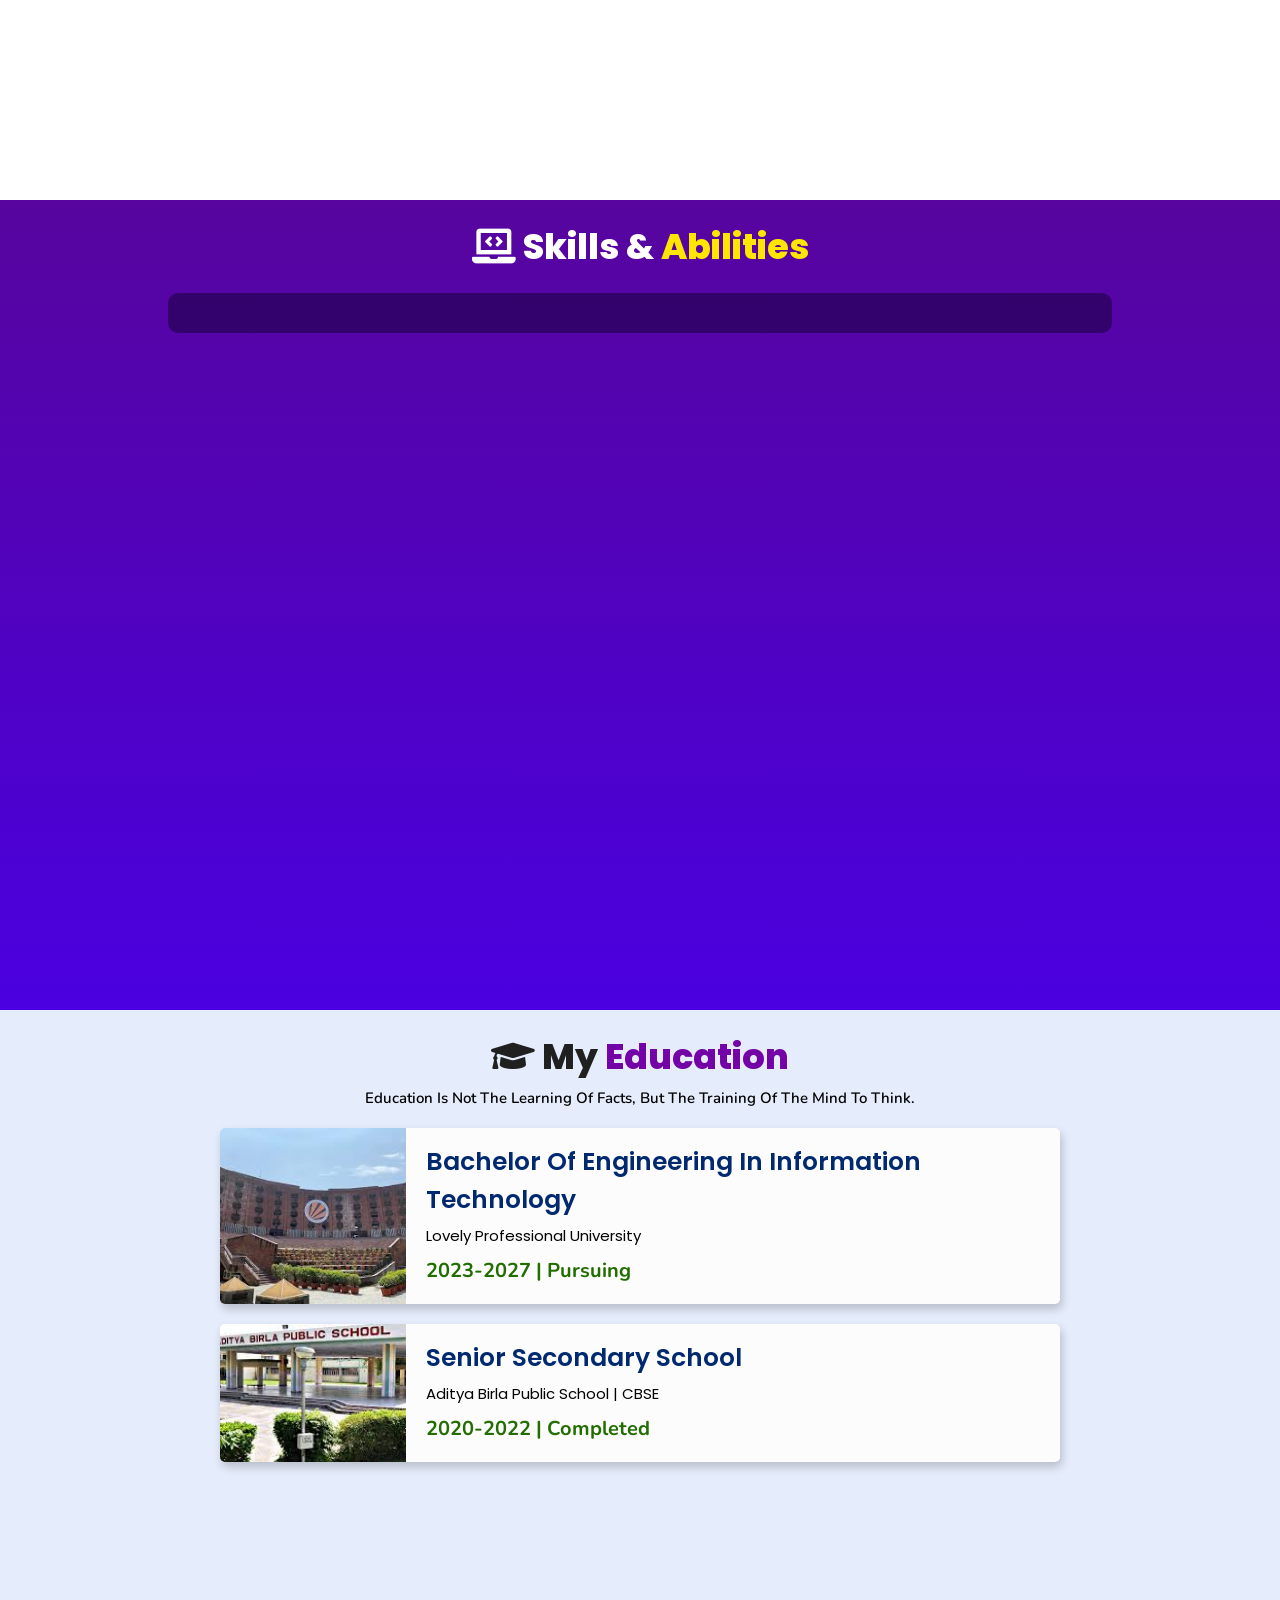
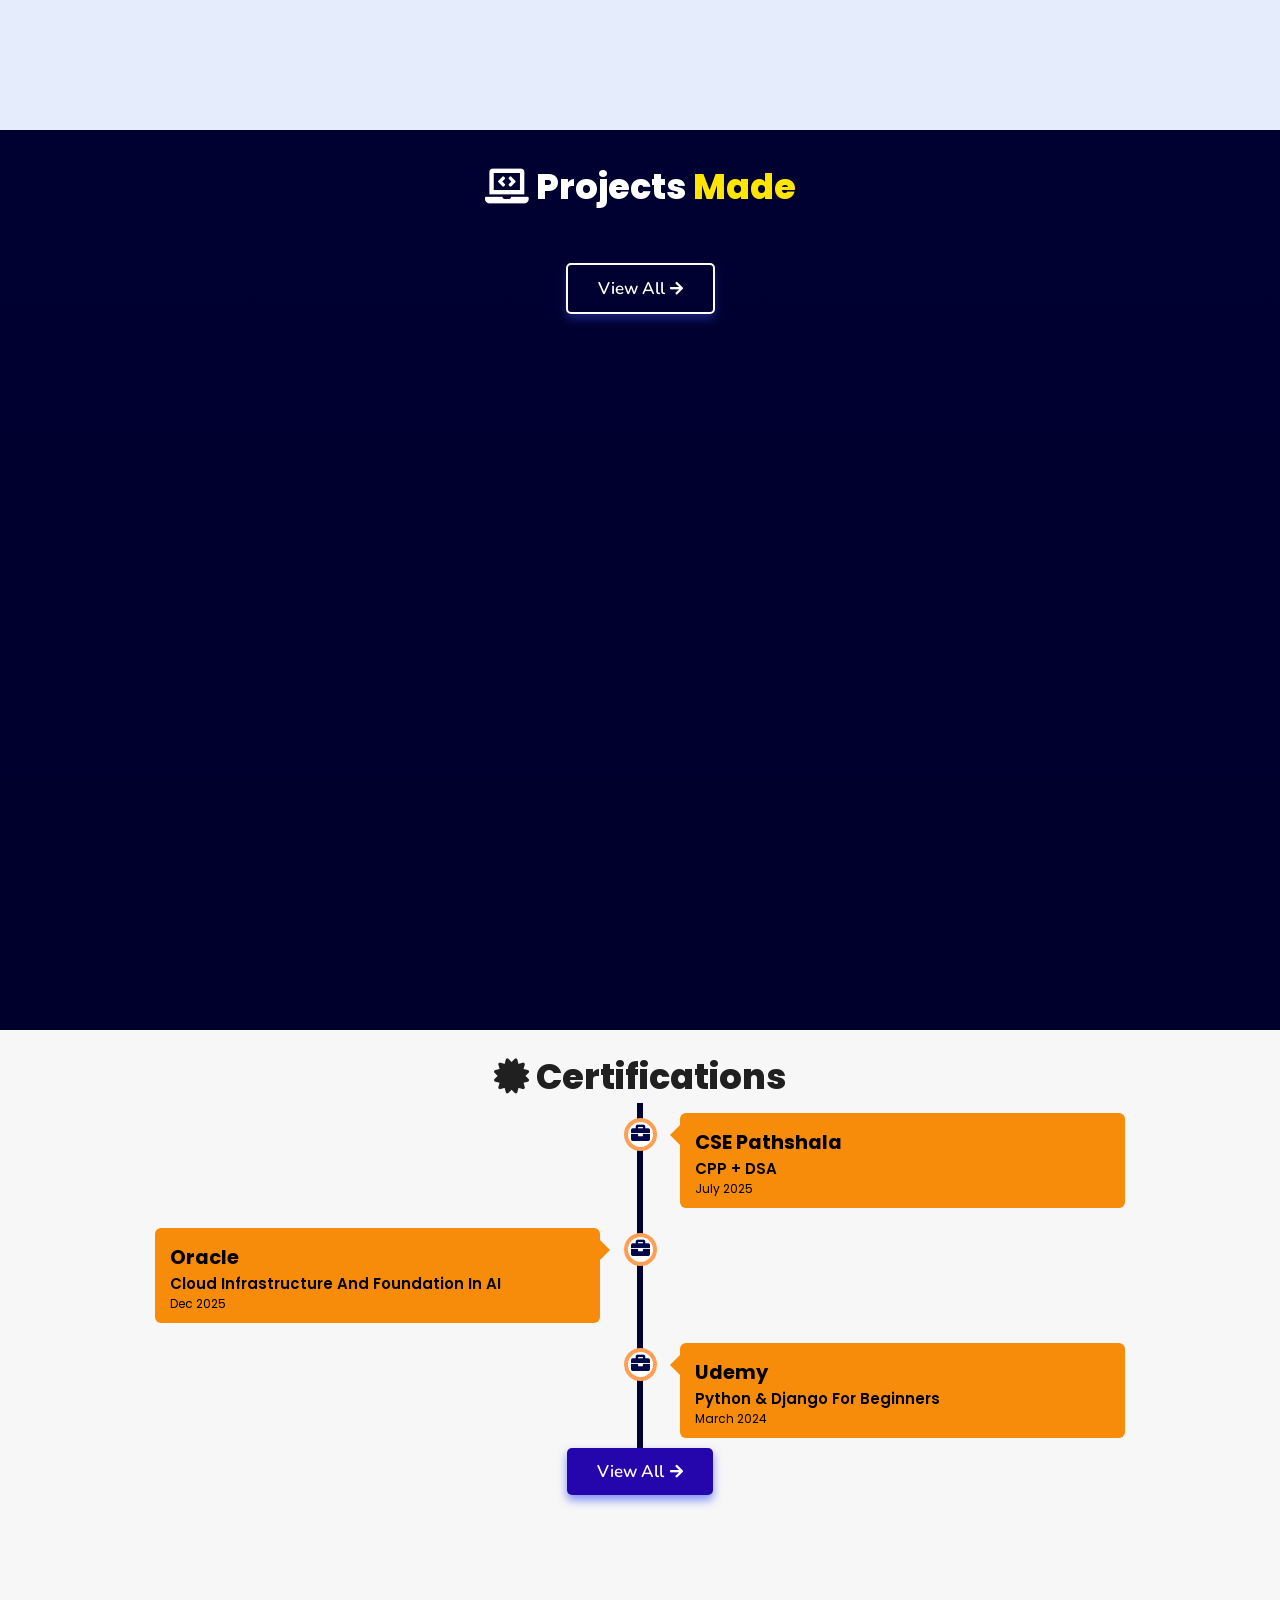
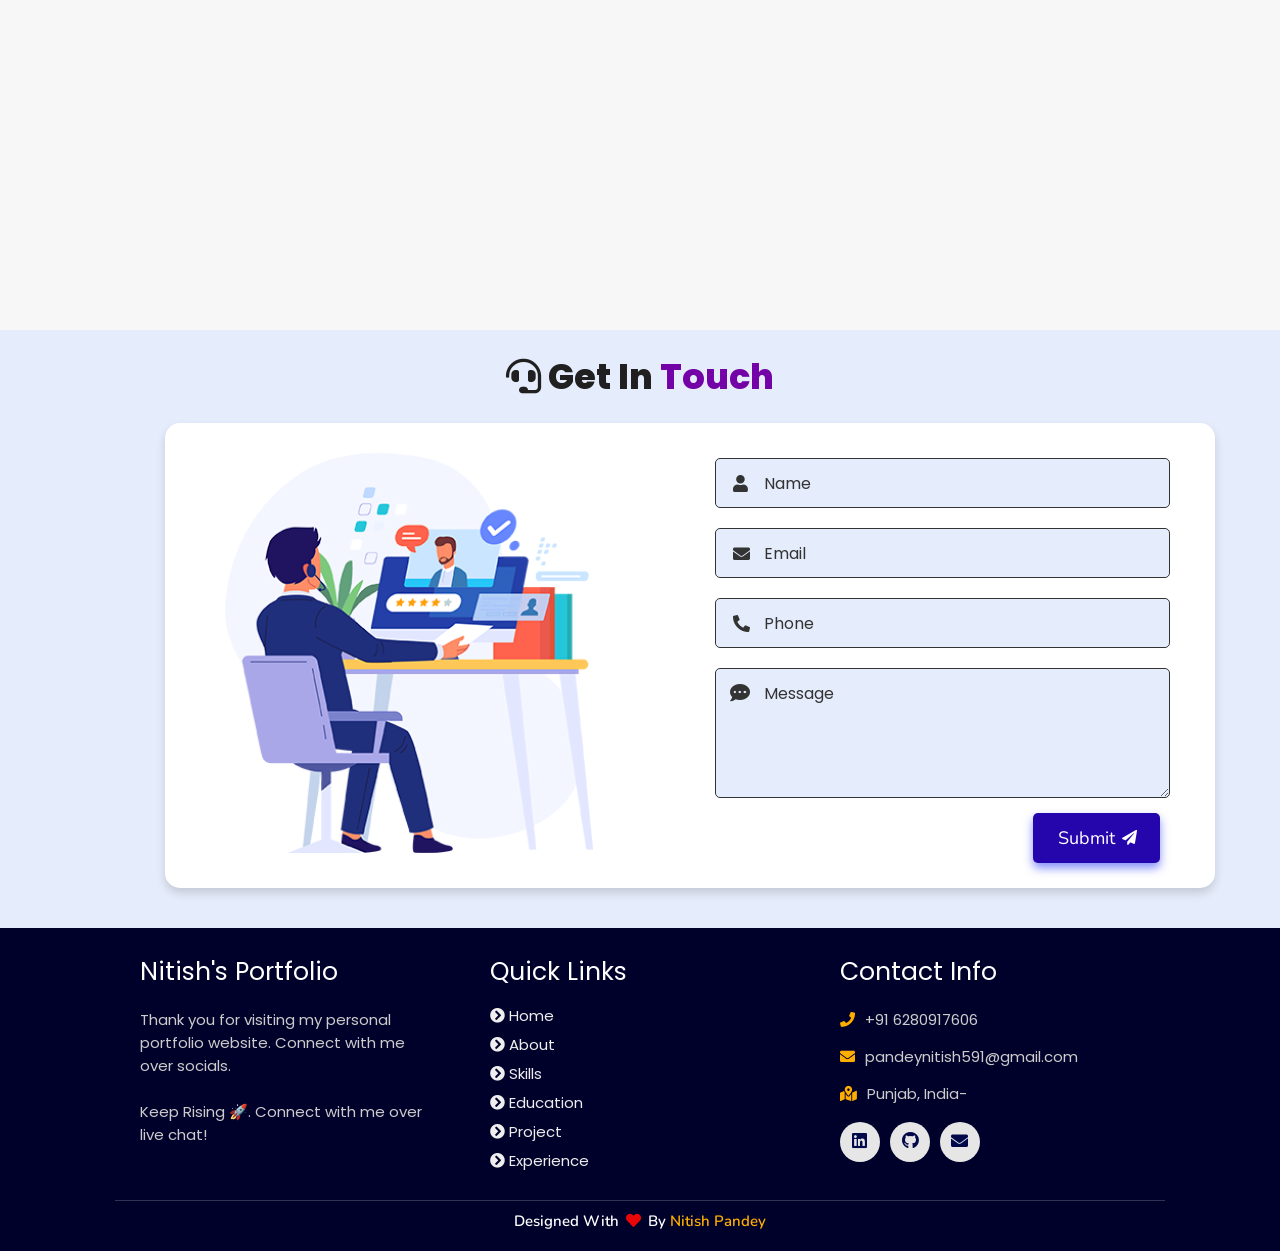
==== commit 93cb49a5: "feat: update index.html with latest changes" ====
--- a/index.html
+++ b/index.html
@@ -217,7 +217,8 @@
         <h2>CSE Pathshala</h2>
       </div>
       <div class="desc">
-        <h3>Python for Beginners</h3>
+        <h3>CPP + DSA
+        </h3>
         <p>July 2025</p>
       </div>
     </div>
@@ -232,7 +233,8 @@
         <h2>Oracle</h2>
       </div>
       <div class="desc">
-        <h3>Django for Beginners</h3>
+        <h3>
+          cloud Infrastructure And foundation in AI</h3>
         <p>Dec 2025</p>
       </div>
     </div>
@@ -244,7 +246,7 @@
   <a href="https://drive.google.com/drive/folders/1hKqjT1PUN9OEwyLk-XYjwtbb_nTJ4FKa?usp=sharing" target="_blank" class="cert-link">
     <div class="content">
       <div class="tag">
-        <h2>Hackathon - InnovateX-A</h2>
+        <h2>Udemy</h2>
       </div>
       <div class="desc">
         <h3>Python & Django for Beginners</h3>
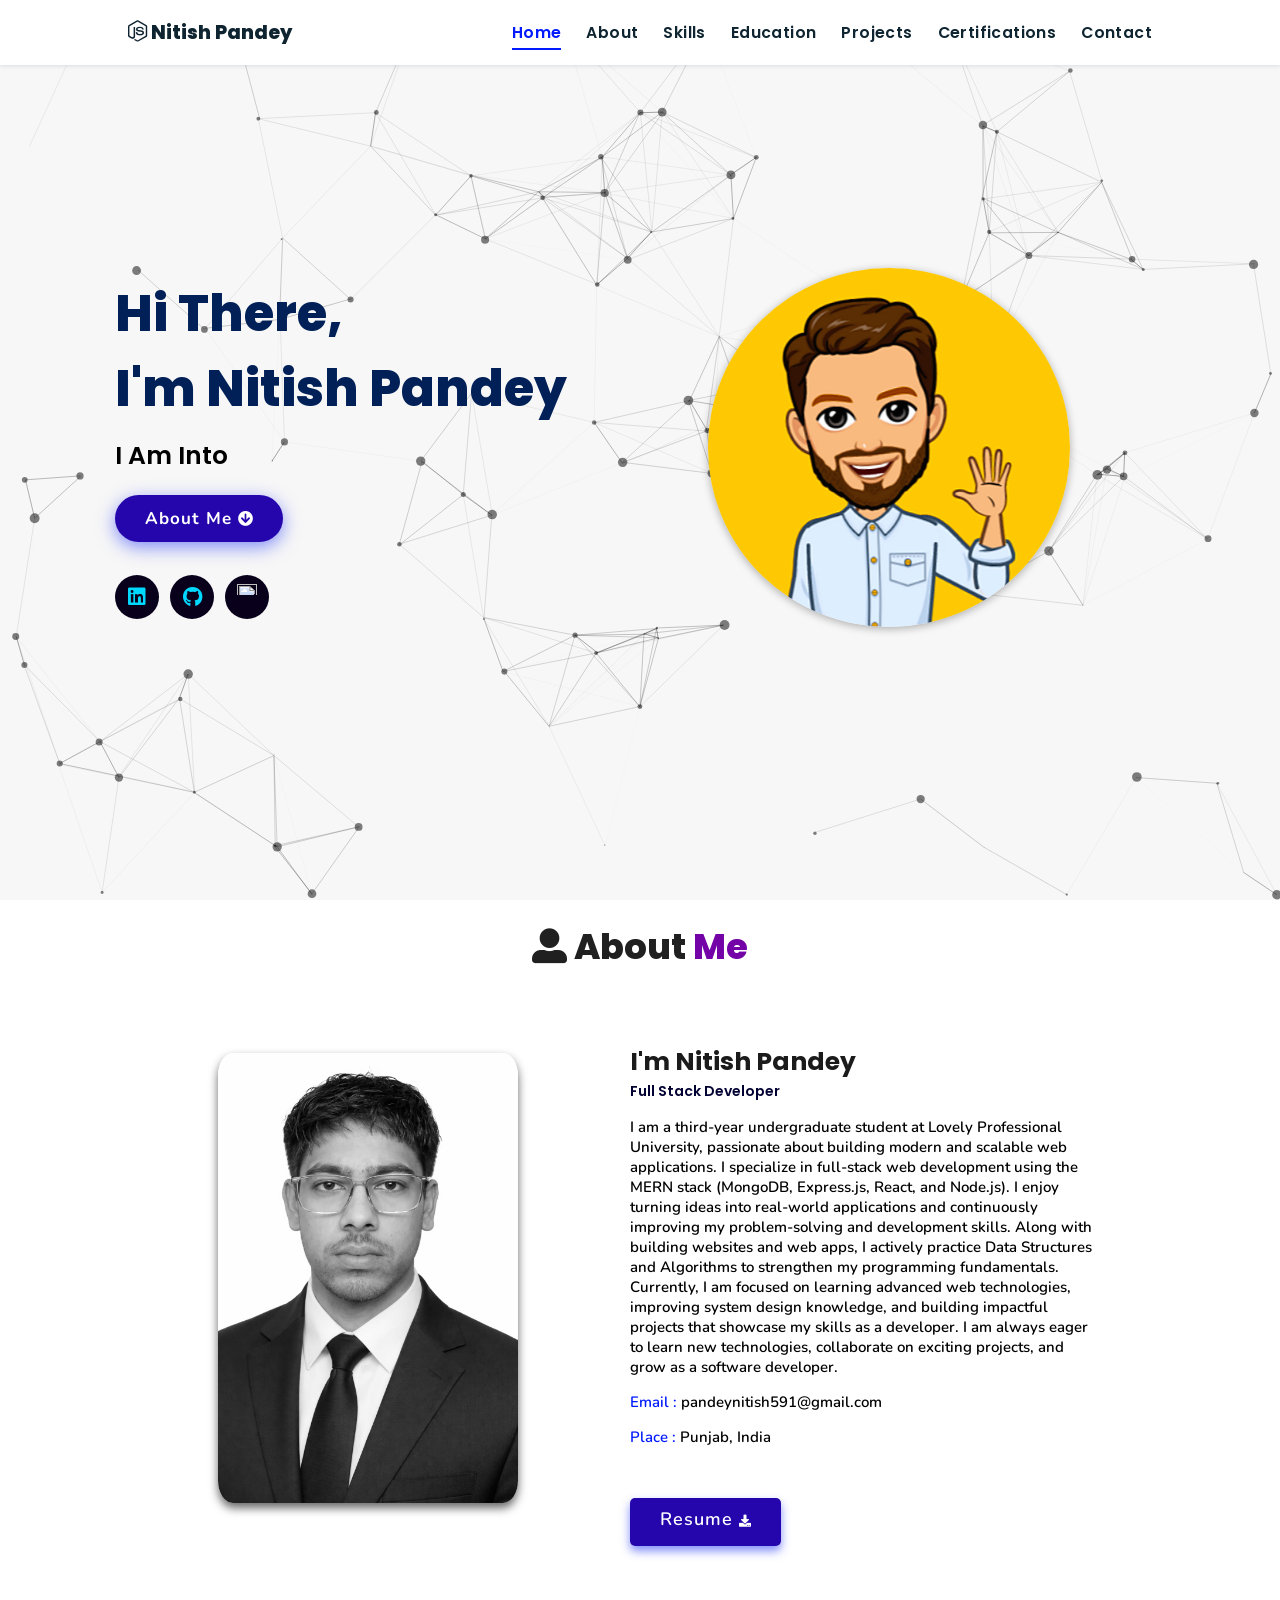
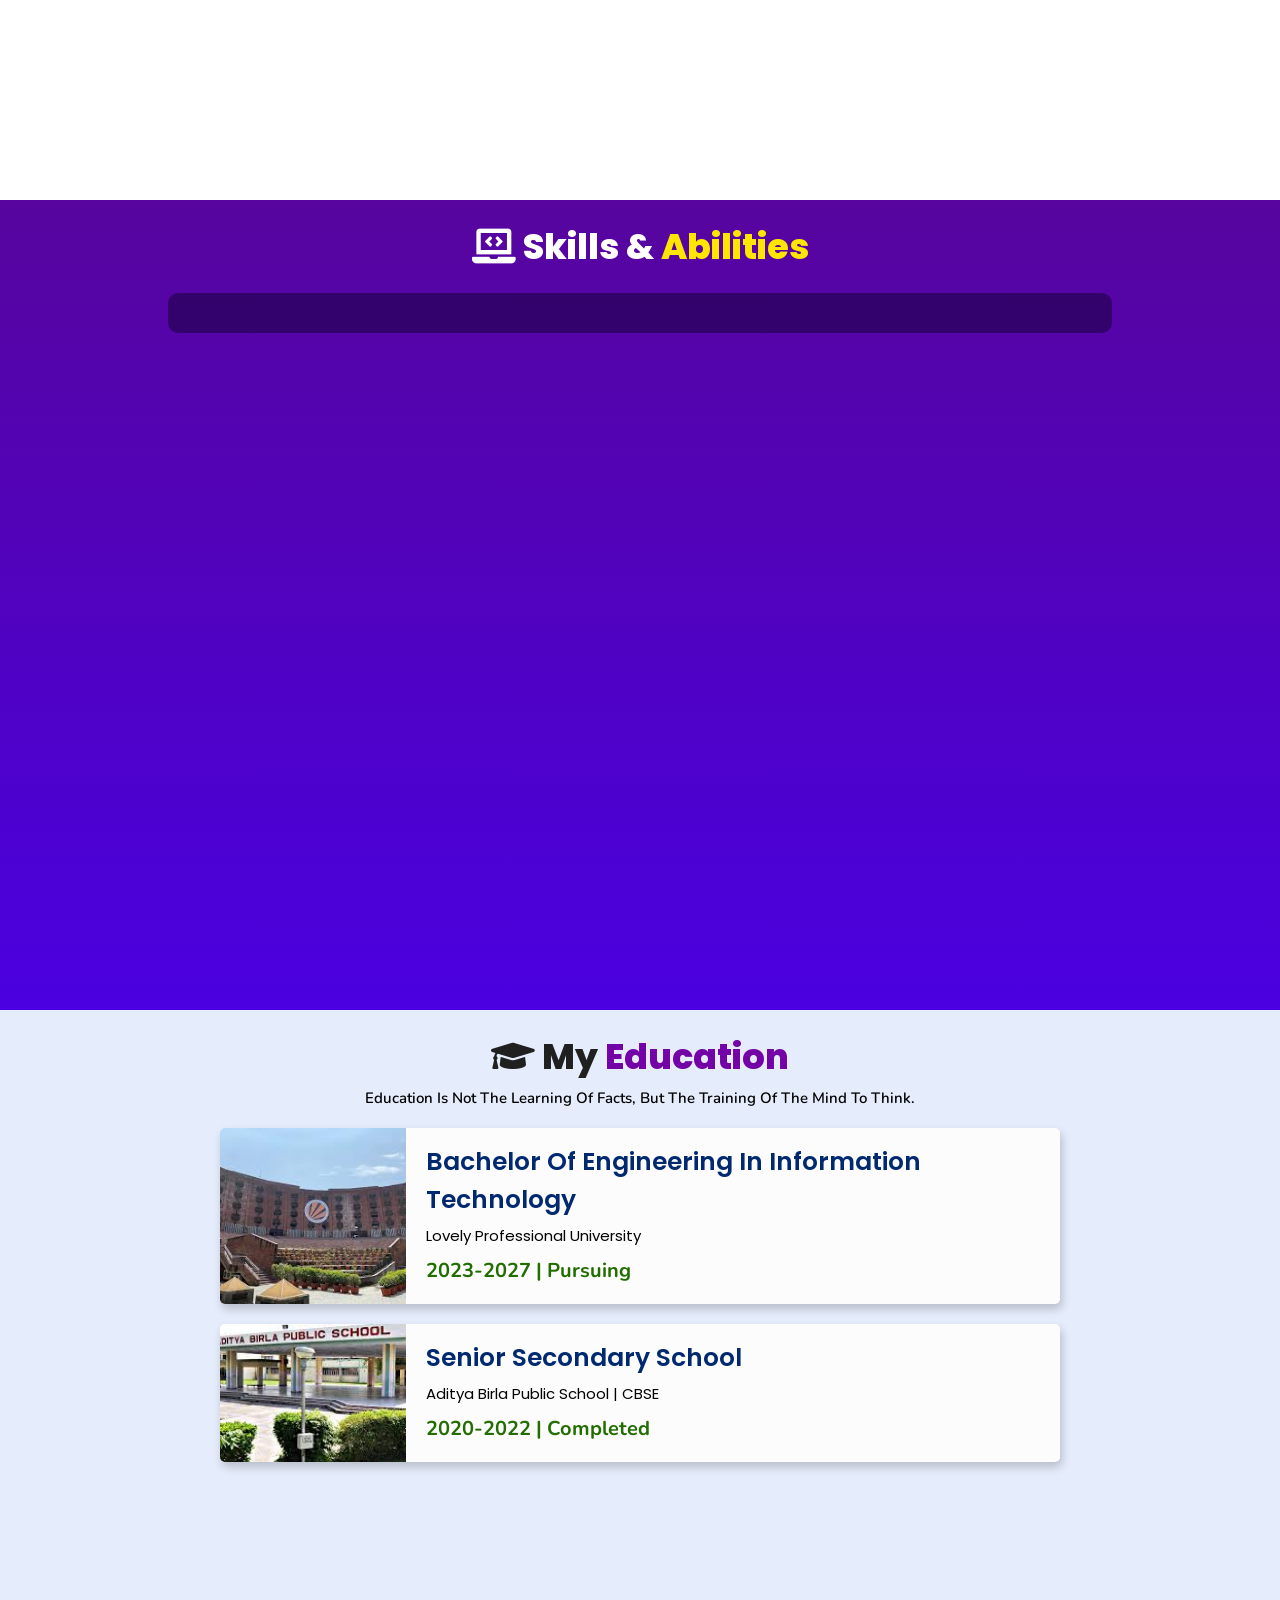
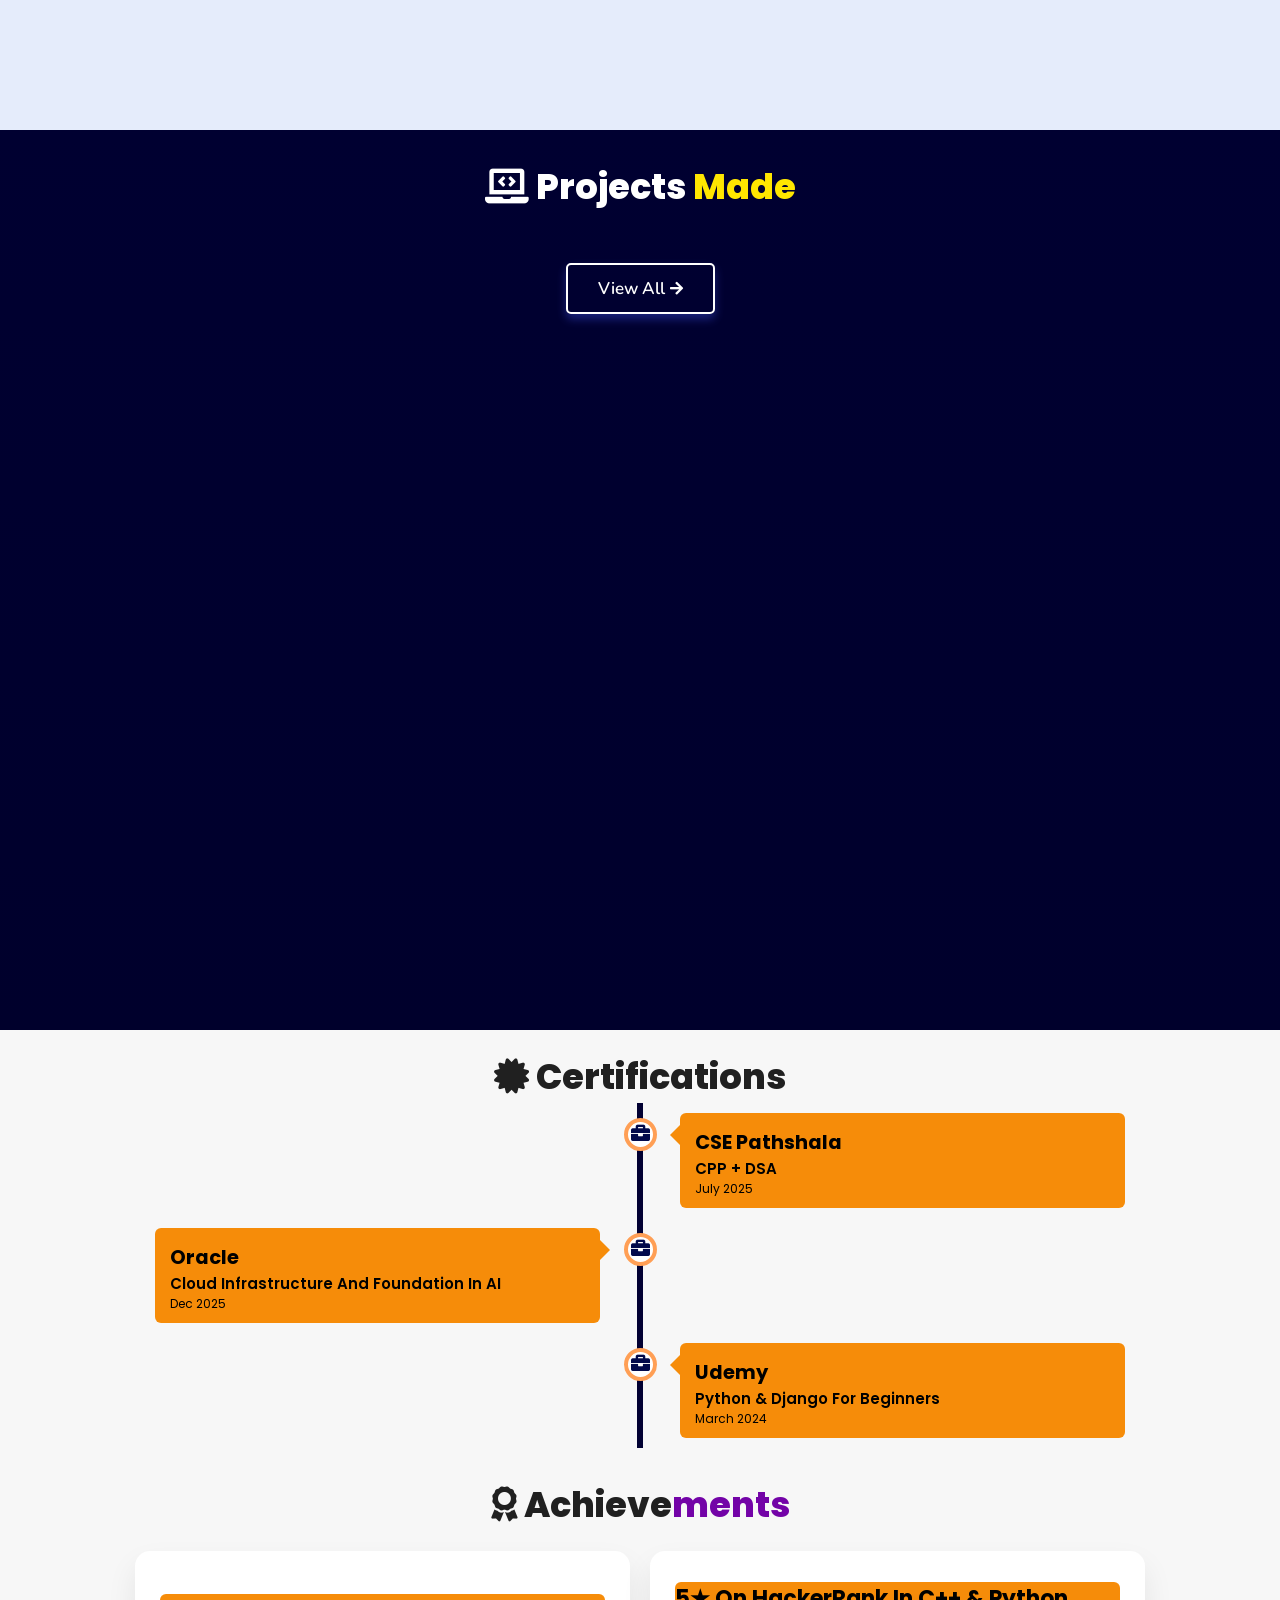
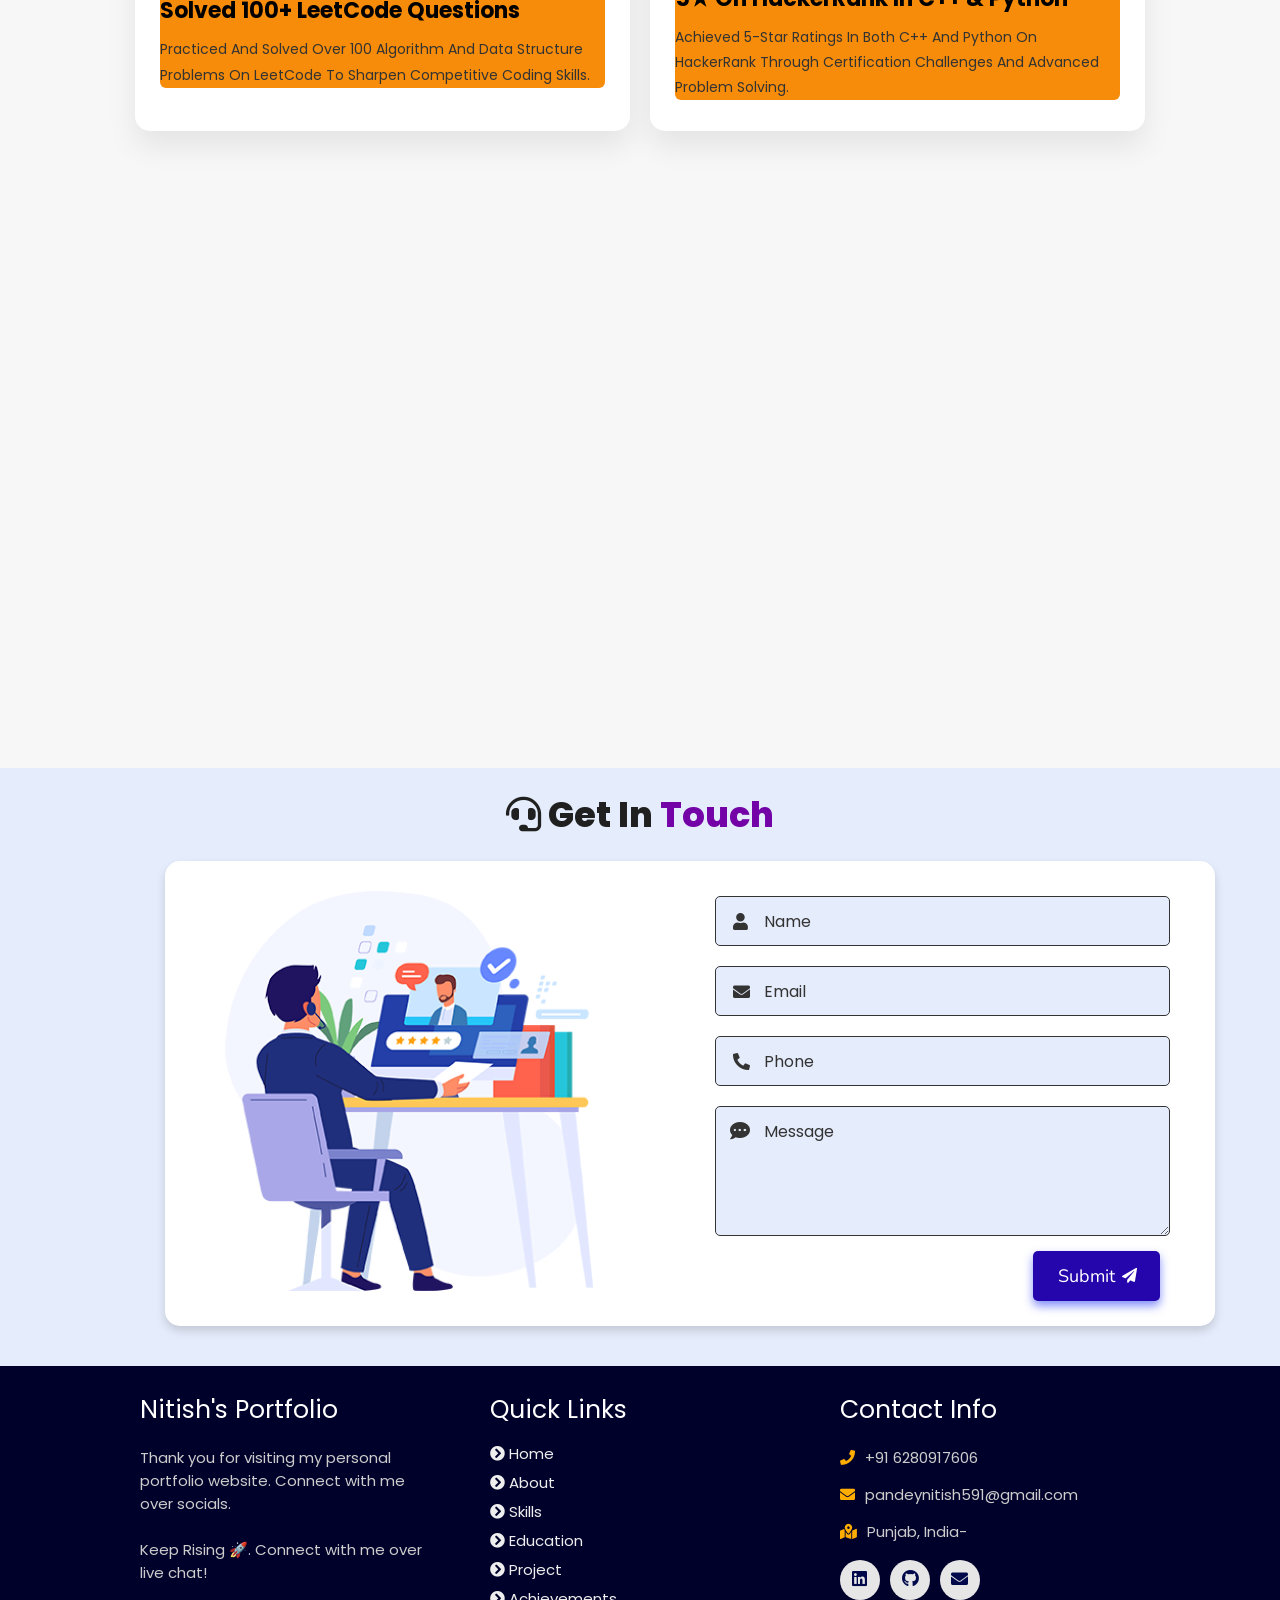
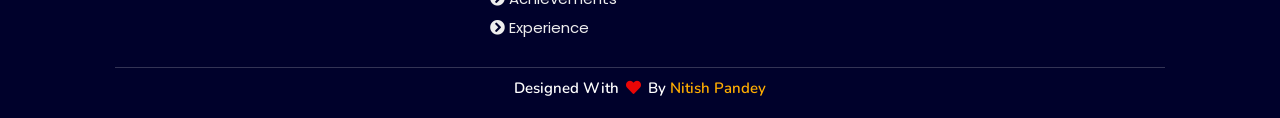
==== commit 4ae9a368: "chore: update achievements section and styles" ====
--- a/index.html
+++ b/index.html
@@ -258,12 +258,25 @@
 
   </div>
 
-  <div class="morebtn">
-    <a href="#" class="btn">
-      <span>View All</span>
-      <i class="fas fa-arrow-right"></i>
-    </a>
-  </div>
+  <!-- achievements section starts -->
+  <section class="achievement" id="achievements">
+    <h2 class="heading"><i class="fas fa-award"></i> Achieve<span>ments</span></h2>
+    <div class="box-container">
+      <div class="box">
+        <div class="content">
+          <h3>Solved 100+ LeetCode Questions</h3>
+          <p>Practiced and solved over 100 algorithm and data structure problems on LeetCode to sharpen competitive coding skills.</p>
+        </div>
+      </div>
+      <div class="box">
+        <div class="content">
+          <h3>5★ on HackerRank in C++ & Python</h3>
+          <p>Achieved 5-star ratings in both C++ and Python on HackerRank through certification challenges and advanced problem solving.</p>
+        </div>
+      </div>
+    </div>
+  </section>
+  <!-- achievements section ends -->
 
 </section>
 <!-- experience section ends -->
@@ -338,6 +351,7 @@
           <a href="#skills"><i class="fas fa-chevron-circle-right"></i> skills</a>
           <a href="#education"><i class="fas fa-chevron-circle-right"></i> education</a>
           <a href="#project"><i class="fas fa-chevron-circle-right"></i> project</a>
+          <a href="#achievements"><i class="fas fa-chevron-circle-right"></i> achievements</a>
           <a href="#experience"><i class="fas fa-chevron-circle-right"></i> experience</a>
       </div>
 
--- a/assets/css/style.css
+++ b/assets/css/style.css
@@ -766,6 +766,53 @@
 }
 /* project section ends */
 
+/* achievement section starts */
+.achievement {
+  padding: 3rem 2rem 1.5rem;
+}
+.achievement .heading {
+  margin-bottom: 2rem;
+}
+.achievement .box-container {
+  display: flex;
+  flex-wrap: wrap;
+  gap: 2rem;
+  justify-content: center;
+}
+.achievement .box-container .box {
+  flex: 1 1 40rem;
+  min-height: 18rem;
+  background: #fff;
+  border-radius: 1.5rem;
+  box-shadow: 0 1.5rem 3rem rgba(0, 0, 0, 0.08);
+  padding: 2rem 2.5rem;
+  display: flex;
+  align-items: center;
+  justify-content: center;
+}
+.achievement .box-container .box .content {
+  width: 100%;
+}
+.achievement .box-container .box h3 {
+  font-size: 2.2rem;
+  margin-bottom: 1rem;
+}
+.achievement .box-container .box p {
+  font-size: 1.4rem;
+  line-height: 1.8;
+  color: #333;
+}
+@media screen and (max-width: 980px) {
+  .achievement .box-container {
+    flex-direction: column;
+  }
+  .achievement .box-container .box {
+    min-height: auto;
+    width: 100%;
+  }
+}
+/* achievement section ends */
+
 /* experience section starts */
 .experience .timeline {
   position: relative;
